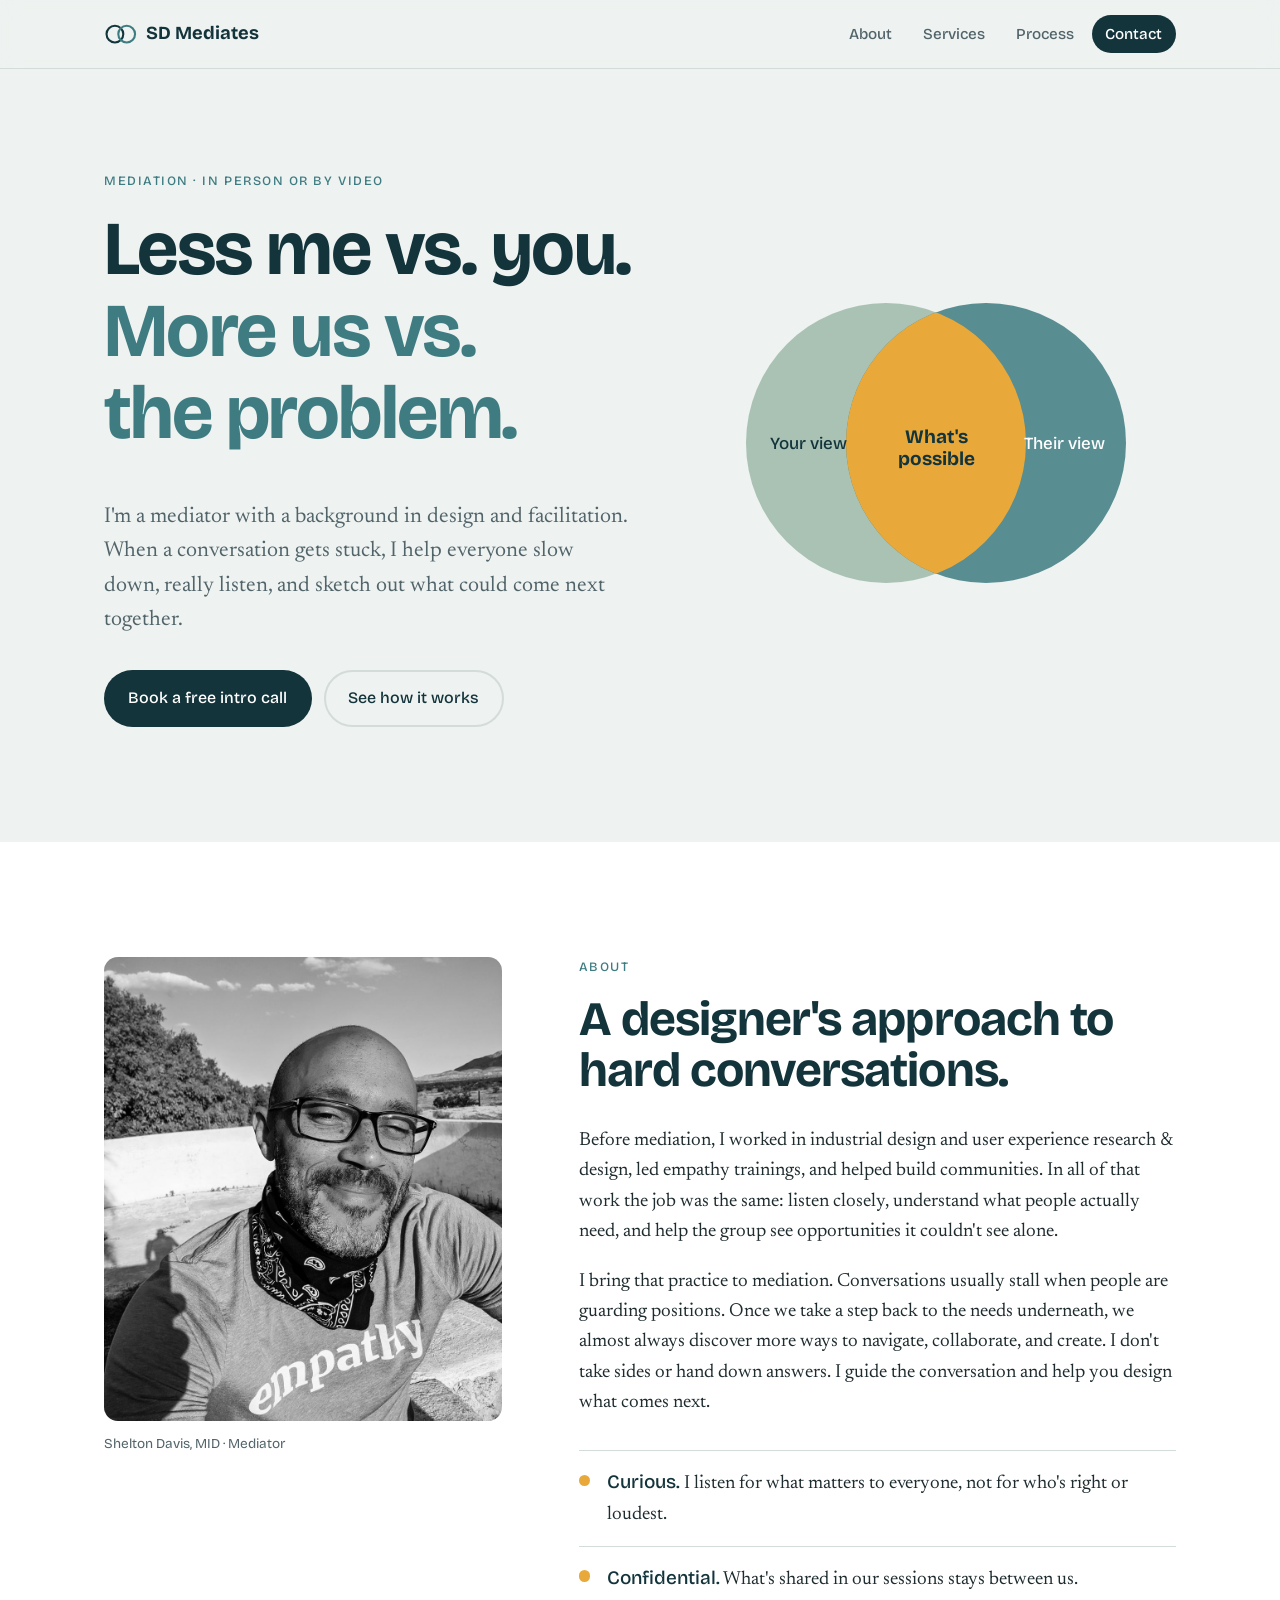
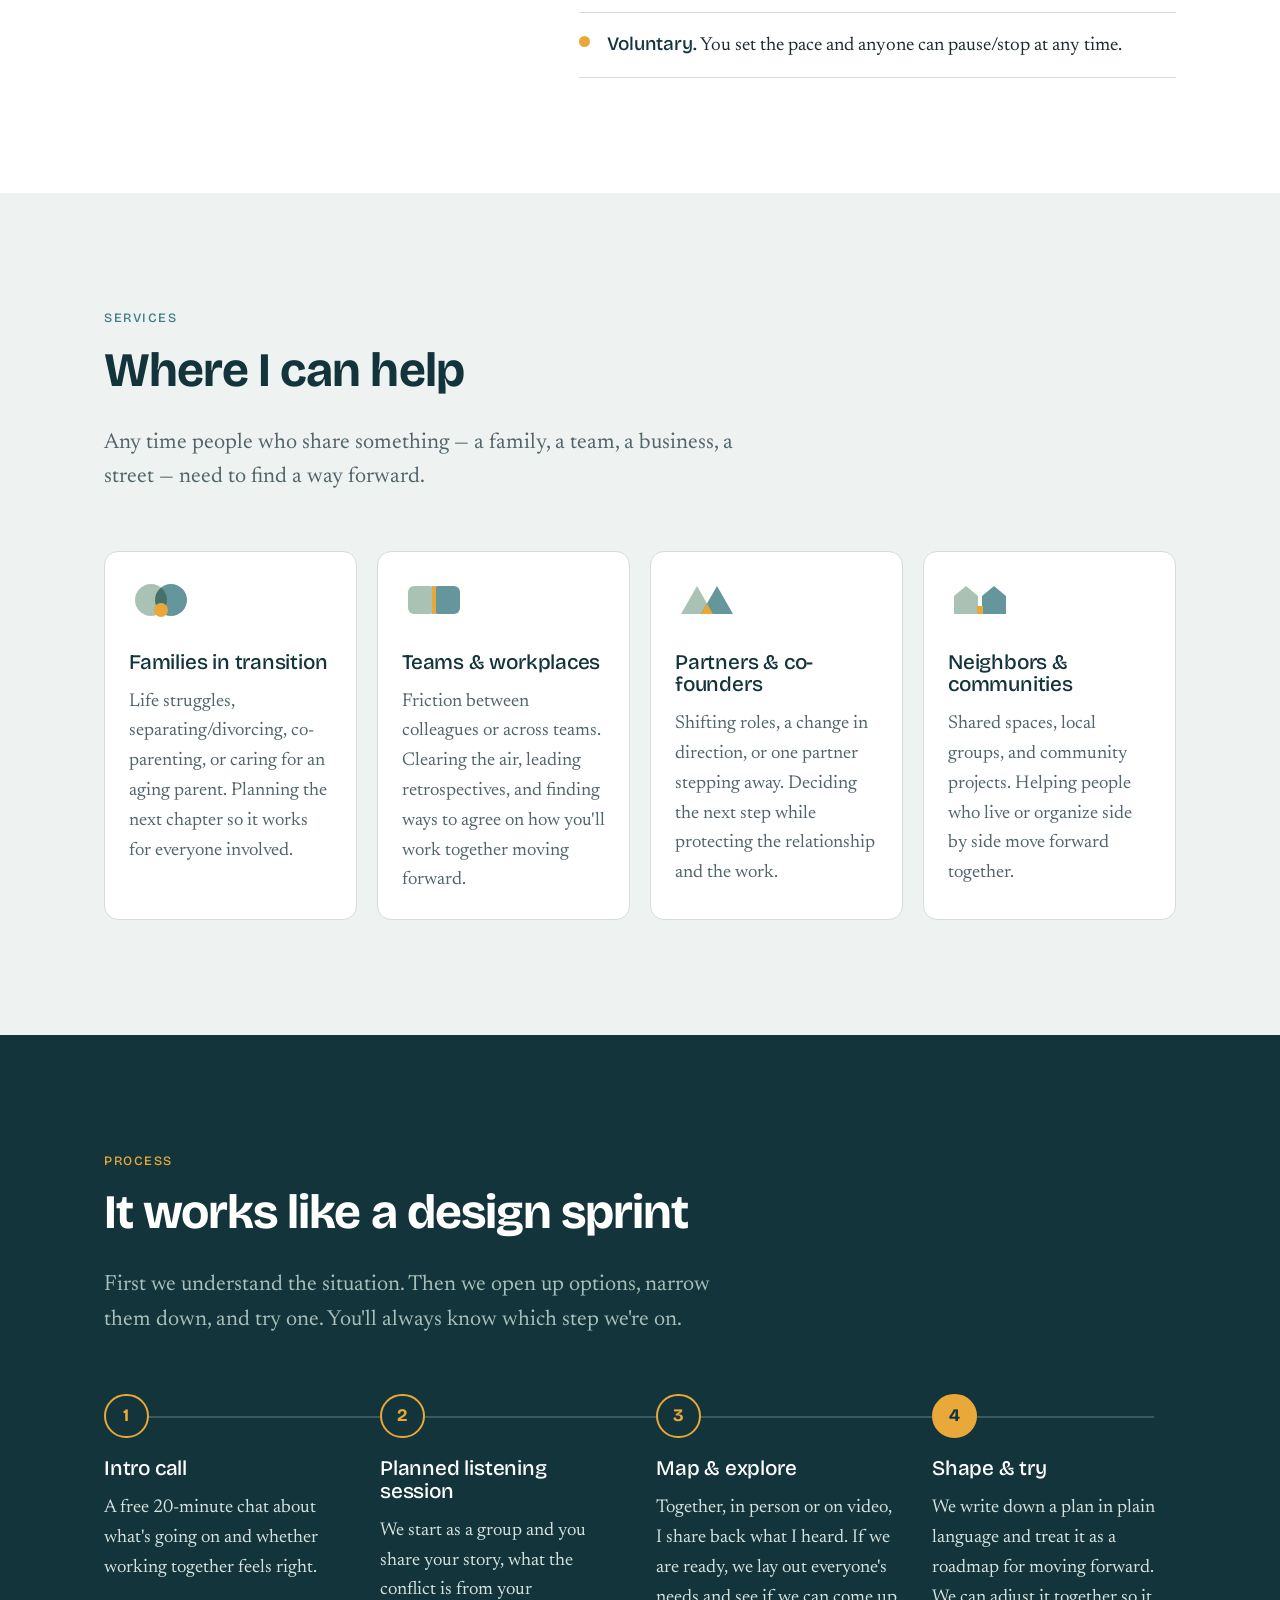
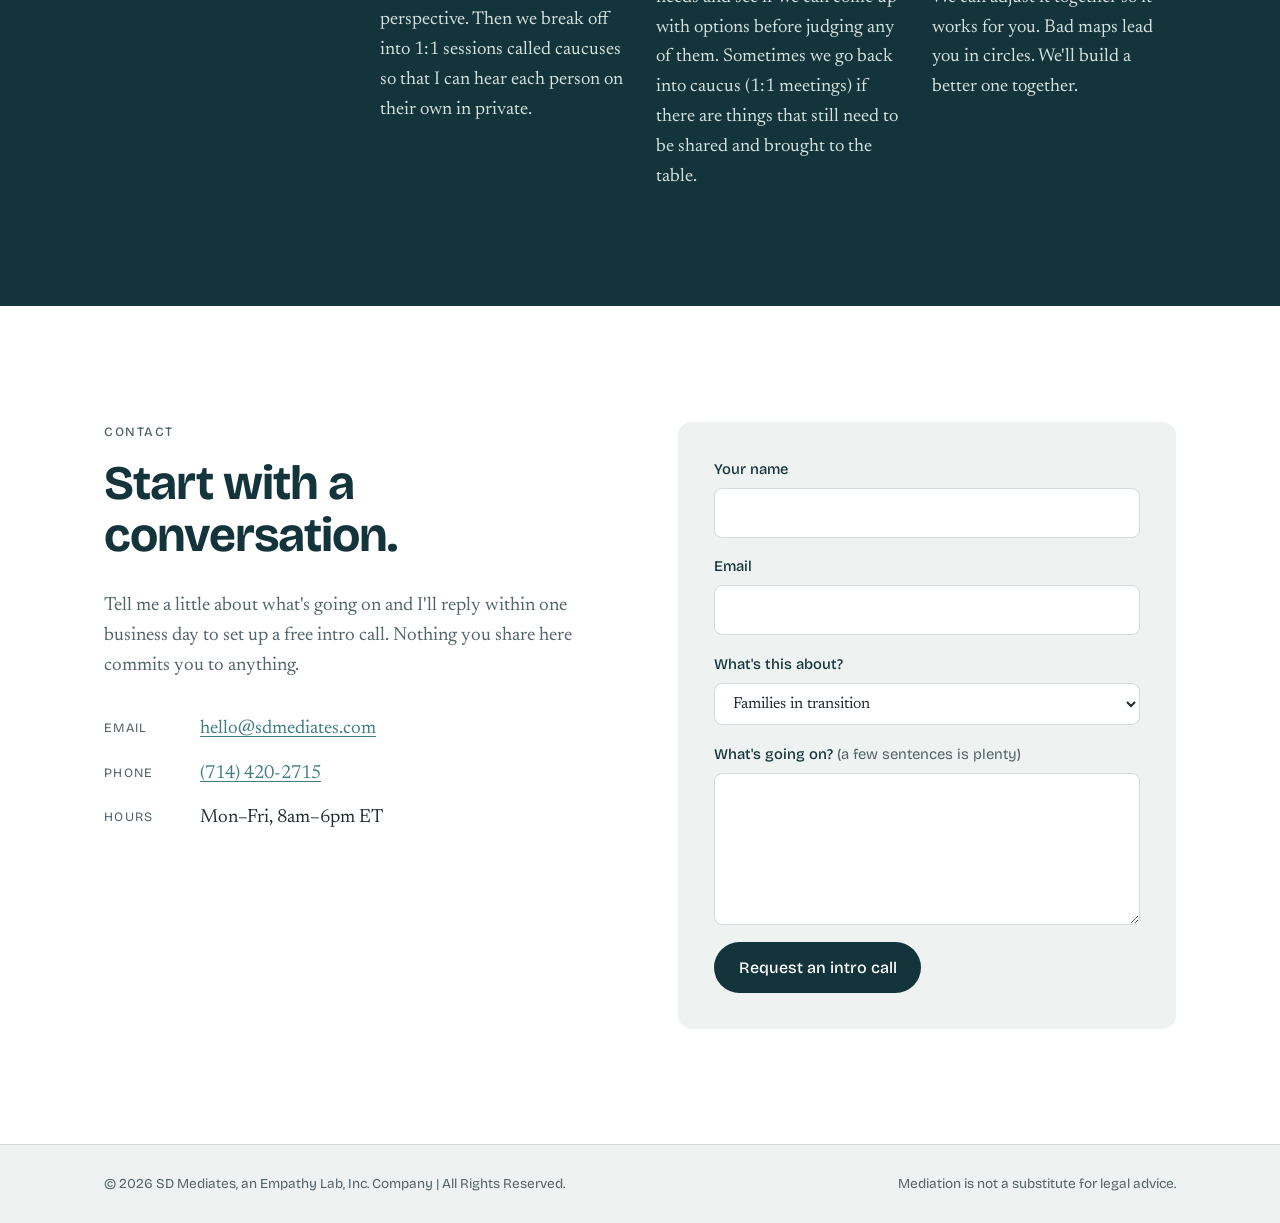
==== site/index.html @ 8e04b02d "Move website files into site/ DigitalOcean should serve site/ only, so README, sessions/ and design/" ====
<!doctype html>
<html lang="en">
<head>
  <meta charset="utf-8">
  <meta name="viewport" content="width=device-width, initial-scale=1">
  <title>SD Mediates — An experience designer's approach to mediation</title>
  <meta name="description" content="Mediation that works like a design sprint: listen first, map what matters, and build a way forward together.">
  <link rel="icon" href="images/brand/logo/sdm-favicon.svg" type="image/svg+xml">
  <link rel="preconnect" href="https://fonts.googleapis.com">
  <link rel="preconnect" href="https://fonts.gstatic.com" crossorigin>
  <link href="https://fonts.googleapis.com/css2?family=Bricolage+Grotesque:opsz,wght@12..96,500;12..96,700&family=Newsreader:ital,opsz,wght@0,6..72,400;0,6..72,500;1,6..72,400&display=swap" rel="stylesheet">
  <link rel="stylesheet" href="css/styles.css">
</head>
<body>
  <a class="skip" href="#main">Skip to content</a>

  <header class="site-header">
    <div class="wrap header-inner">
      <a class="wordmark" href="#top" aria-label="SD Mediates, back to top">
        <svg class="wordmark-mark" viewBox="0 0 40 24" aria-hidden="true">
          <circle cx="13" cy="12" r="10" />
          <circle cx="27" cy="12" r="10" />
        </svg>
        SD Mediates
      </a>
      <nav class="tabs" aria-label="Sections">
        <a href="#about">About</a>
        <a href="#services">Services</a>
        <a href="#process">Process</a>
        <a href="#contact" class="tab-cta">Contact</a>
      </nav>
    </div>
  </header>

  <main id="main">

    <!-- HERO -->
    <section class="hero" id="top">
      <div class="wrap hero-inner">
        <div class="hero-copy">
          <p class="eyebrow">Mediation · In person or by video</p>
          <h1><span>Less me vs.&nbsp;you.</span> <span>More us vs. the&nbsp;problem.</span></h1>
          <p class="lede">I'm a mediator with a background in design and facilitation. When a conversation gets stuck, I help everyone slow down, really listen, and sketch out what could come next together.</p>
          <div class="hero-actions">
            <a class="btn btn-primary" href="#contact">Book a free intro call</a>
            <a class="btn btn-quiet" href="#process">See how it works</a>
          </div>
        </div>

        <figure class="hero-art" aria-hidden="true">
          <svg viewBox="0 0 480 380" class="venn">
            <defs>
              <clipPath id="clip-left"><circle cx="190" cy="190" r="140" /></clipPath>
            </defs>
            <g class="venn-left">
              <circle cx="190" cy="190" r="140" />
            </g>
            <g class="venn-right">
              <circle cx="290" cy="190" r="140" />
            </g>
            <circle class="venn-overlap" cx="290" cy="190" r="140" clip-path="url(#clip-left)" />
            <text class="venn-label" x="112" y="196" text-anchor="middle">Your view</text>
            <text class="venn-label" x="368" y="196" text-anchor="middle">Their view</text>
            <text class="venn-label venn-label-mid" x="240" y="190" text-anchor="middle">What's</text>
            <text class="venn-label venn-label-mid" x="240" y="212" text-anchor="middle">possible</text>
          </svg>
        </figure>
      </div>
    </section>

    <!-- ABOUT -->
    <section class="section about" id="about" aria-labelledby="about-title">
      <div class="wrap about-inner">
        <figure class="portrait">
          <img src="images/shelton-davis.jpg" width="480" height="560" alt="Shelton Davis smiling outdoors in glasses, a bandana and an &quot;empathy&quot; T-shirt" loading="lazy">
          <figcaption>Shelton Davis, MID · Mediator</figcaption>
        </figure>
        <div class="about-copy">
          <p class="eyebrow">About</p>
          <h2 id="about-title">A designer's approach to hard conversations.</h2>
          <p>Before mediation, I worked in industrial design and user experience research & design, led empathy trainings, and helped build communities. In all of that work the job was the same: listen closely, understand what people actually need, and help the group see opportunities it couldn't see alone.</p>
          <p>I bring that practice to mediation. Conversations usually stall when people are guarding positions. Once we take a step back to the needs underneath, we almost always discover more ways to navigate, collaborate, and create. I don't take sides or hand down answers. I guide the conversation and help you design what comes next.</p>

          <ul class="principles">
            <li><strong>Curious.</strong> I listen for what matters to everyone, not for who's right or loudest.</li>
            <li><strong>Confidential.</strong> What's shared in our sessions stays between us.</li>
            <li><strong>Voluntary.</strong> You set the pace and anyone can pause/stop at any time.</li>
          </ul>
        </div>
      </div>
    </section>

    <!-- SERVICES -->
    <section class="section services" id="services" aria-labelledby="services-title">
      <div class="wrap">
        <div class="section-head">
          <p class="eyebrow">Services</p>
          <h2 id="services-title">Where I can help</h2>
          <p class="section-intro">Any time people who share something — a family, a team, a business, a street — need to find a way forward.</p>
        </div>

        <ul class="service-grid">
          <li class="service">
            <svg class="service-glyph" viewBox="0 0 64 40" aria-hidden="true"><circle cx="22" cy="20" r="16"/><circle cx="42" cy="20" r="16"/><circle cx="32" cy="30" r="7" class="g-accent"/></svg>
            <h3>Families in transition</h3>
            <p>Life struggles, separating/divorcing, co-parenting, or caring for an aging parent. Planning the next chapter so it works for everyone involved.</p>
          </li>
          <li class="service">
            <svg class="service-glyph" viewBox="0 0 64 40" aria-hidden="true"><rect x="6" y="6" width="28" height="28" rx="6"/><rect x="30" y="6" width="28" height="28" rx="6"/><rect x="30" y="6" width="4" height="28" class="g-accent"/></svg>
            <h3>Teams &amp; workplaces</h3>
            <p>Friction between colleagues or across teams. Clearing the air, leading retrospectives, and finding ways to agree on how you'll work together moving forward.</p>
          </li>
          <li class="service">
            <svg class="service-glyph" viewBox="0 0 64 40" aria-hidden="true"><path d="M6 34 L22 6 L38 34 Z"/><path d="M26 34 L42 6 L58 34 Z"/><path d="M26 34 L32 23.5 L38 34 Z" class="g-accent"/></svg>
            <h3>Partners &amp; co-founders</h3>
            <p>Shifting roles, a change in direction, or one partner stepping away. Deciding the next step while protecting the relationship and the work.</p>
          </li>
          <li class="service">
            <svg class="service-glyph" viewBox="0 0 64 40" aria-hidden="true"><path d="M6 34 V16 L18 6 L30 16 V34 Z"/><path d="M34 34 V16 L46 6 L58 16 V34 Z"/><rect x="29" y="26" width="6" height="8" class="g-accent"/></svg>
            <h3>Neighbors &amp; communities</h3>
            <p>Shared spaces, local groups, and community projects. Helping people who live or organize side by side move forward together.</p>
          </li>
        </ul>
      </div>
    </section>

    <!-- PROCESS -->
    <section class="section process" id="process" aria-labelledby="process-title">
      <div class="wrap">
        <div class="section-head">
          <p class="eyebrow">Process</p>
          <h2 id="process-title">It works like a design sprint</h2>
          <p class="section-intro">First we understand the situation. Then we open up options, narrow them down, and try one. You'll always know which step we're on.</p>
        </div>

        <ol class="steps">
          <li class="step">
            <h3>Intro call</h3>
            <p>A free 20-minute chat about what's going on and whether working together feels right.</p>
          </li>
          <li class="step">
            <h3>Planned listening session</h3>
            <p>We start as a group and you share your story, what the conflict is from your perspective. Then we break off into 1:1 sessions called caucuses so that I can hear each person on their own in private.</p>
          </li>
          <li class="step">
            <h3>Map &amp; explore</h3>
            <p>Together, in person or on video, I share back what I heard. If we are ready, we lay out everyone's needs and see if we can come up with options before judging any of them. Sometimes we go back into caucus (1:1 meetings) if there are things that still need to be shared and brought to the table.</p>
          </li>
          <li class="step">
            <h3>Shape &amp; try</h3>
            <p>We write down a plan in plain language and treat it as a roadmap for moving forward. We can adjust it together so it works for you. Bad maps lead you in circles. We'll build a better one together.</p>
          </li>
        </ol>
      </div>
    </section>

    <!-- CONTACT -->
    <section class="section contact" id="contact" aria-labelledby="contact-title">
      <div class="wrap contact-inner">
        <div class="contact-copy">
          <p class="eyebrow">Contact</p>
          <h2 id="contact-title">Start with a conversation.</h2>
          <p>Tell me a little about what's going on and I'll reply within one business day to set up a free intro call. Nothing you share here commits you to anything.</p>
          <dl class="contact-details">
            <div><dt>Email</dt><dd><a href="mailto:hello@sdmediates.com">hello@sdmediates.com</a></dd></div>
            <div><dt>Phone</dt><dd><a href="tel:+17144202715">(714) 420-2715</a></dd></div>
            <div><dt>Hours</dt><dd>Mon–Fri, 8am–6pm ET</dd></div>
          </dl>
        </div>

        <!-- Submissions go to Formspree, which emails them on. Replies go to the sender's "email" field. -->
        <form class="contact-form" action="https://formspree.io/f/xoejjevp" method="post">
          <input type="hidden" name="_subject" value="New intro call request — SD Mediates">
          <input type="text" name="_gotcha" class="hp" tabindex="-1" autocomplete="off" aria-hidden="true">
          <label>
            <span>Your name</span>
            <input type="text" name="name" autocomplete="name" required>
          </label>
          <label>
            <span>Email</span>
            <input type="email" name="email" autocomplete="email" required>
          </label>
          <label>
            <span>What's this about?</span>
            <select name="type">
              <option>Families in transition</option>
              <option>Teams &amp; workplaces</option>
              <option>Partners &amp; co-founders</option>
              <option>Neighbors &amp; communities</option>
              <option>Something else</option>
            </select>
          </label>
          <label>
            <span>What's going on? <em>(a few sentences is plenty)</em></span>
            <textarea name="message" rows="5"></textarea>
          </label>
          <button class="btn btn-primary" type="submit">Request an intro call</button>
          <p class="form-status" role="status" aria-live="polite"></p>
        </form>
      </div>
    </section>
  </main>

  <footer class="site-footer">
    <div class="wrap footer-inner">
      <p>© 2026 SD Mediates, an Empathy Lab, Inc. Company | All Rights Reserved.</p>
      <p>Mediation is not a substitute for legal advice.</p>
    </div>
  </footer>

  <script>
    // Highlight the tab for the section currently in view.
    const tabs = document.querySelectorAll('.tabs a');
    const observer = new IntersectionObserver((entries) => {
      entries.forEach((entry) => {
        if (!entry.isIntersecting) return;
        tabs.forEach((tab) => tab.toggleAttribute('aria-current', tab.hash === '#' + entry.target.id));
      });
    }, { rootMargin: '-45% 0px -50% 0px' });
    document.querySelectorAll('main section[id]').forEach((s) => observer.observe(s));

    // Send the contact form without leaving the page. Without JS it posts to Formspree normally.
    const form = document.querySelector('.contact-form');
    const status = form.querySelector('.form-status');
    form.addEventListener('submit', async (event) => {
      event.preventDefault();
      const button = form.querySelector('button');
      button.disabled = true;
      status.textContent = 'Sending…';
      try {
        const response = await fetch(form.action, {
          method: 'POST',
          body: new FormData(form),
          headers: { Accept: 'application/json' },
        });
        if (!response.ok) throw new Error();
        form.reset();
        status.textContent = "Thanks — your note is on its way. I'll reply within one business day.";
      } catch {
        status.textContent = "That didn't send. Check your connection and try again, or email hello@sdmediates.com.";
      } finally {
        button.disabled = false;
      }
    });
  </script>
</body>
</html>
---- site/css/styles.css ----
/* ---------- Tokens ---------- */
:root {
  --ink: #13343b;       /* deep teal: headings, dark band */
  --tide: #3e7c82;      /* mid teal: "their side", links */
  --sage: #a9c2b4;      /* soft green: "your side" */
  --marigold: #e9a93a;  /* common ground: the one warm accent */
  --mist: #eef2f0;      /* cool page ground */
  --paper: #ffffff;
  --text: #1e2b2f;
  --muted: #51646a;
  --line: #d3dcd8;

  --font-display: "Bricolage Grotesque", "Avenir Next", "Segoe UI", system-ui, sans-serif;
  --font-body: "Newsreader", Georgia, "Times New Roman", serif;

  --wrap: 72rem;
  --gutter: clamp(1rem, 4vw, 2.5rem);
  --section-y: clamp(4rem, 9vw, 7.5rem);
  --header-h: 4.25rem;
  --radius: 14px;
}

/* ---------- Base ---------- */
*, *::before, *::after { box-sizing: border-box; }

html {
  scroll-behavior: smooth;
  scroll-padding-top: var(--header-h);
}
@media (prefers-reduced-motion: reduce) {
  html { scroll-behavior: auto; }
}

body {
  margin: 0;
  background: var(--mist);
  color: var(--text);
  font-family: var(--font-body);
  font-size: clamp(1.0625rem, 0.4vw + 1rem, 1.1875rem);
  line-height: 1.6;
  -webkit-font-smoothing: antialiased;
}

img { max-width: 100%; height: auto; display: block; }

h1, h2, h3 {
  font-family: var(--font-display);
  color: var(--ink);
  line-height: 1.08;
  letter-spacing: -0.02em;
  margin: 0 0 0.6em;
}
h1 { font-size: clamp(2.6rem, 6vw, 4.75rem); font-weight: 700; }
h2 { font-size: clamp(2rem, 4vw, 3rem); font-weight: 700; }
h3 { font-size: 1.3rem; font-weight: 500; letter-spacing: -0.01em; }

p { margin: 0 0 1em; }

a { color: var(--tide); text-underline-offset: 0.18em; }

:focus-visible {
  outline: 3px solid var(--marigold);
  outline-offset: 3px;
  border-radius: 4px;
}

.wrap {
  max-width: var(--wrap);
  margin-inline: auto;
  padding-inline: var(--gutter);
}

.eyebrow {
  font-family: var(--font-display);
  font-size: 0.8rem;
  font-weight: 500;
  letter-spacing: 0.12em;
  text-transform: uppercase;
  color: var(--tide);
  margin-bottom: 1rem;
}

.skip {
  position: absolute;
  left: 1rem;
  top: -3rem;
  z-index: 100;
  background: var(--ink);
  color: var(--paper);
  padding: 0.5rem 1rem;
  border-radius: 6px;
}
.skip:focus { top: 1rem; }

/* ---------- Buttons ---------- */
.btn {
  display: inline-block;
  font-family: var(--font-display);
  font-size: 1rem;
  font-weight: 500;
  text-decoration: none;
  padding: 0.85em 1.4em;
  border-radius: 999px;
  border: 2px solid transparent;
  cursor: pointer;
  transition: background-color 0.2s, color 0.2s, border-color 0.2s;
}
.btn-primary { background: var(--ink); color: var(--paper); }
.btn-primary:hover { background: var(--tide); }
.btn-quiet { color: var(--ink); border-color: var(--line); }
.btn-quiet:hover { border-color: var(--ink); }

/* ---------- Header / tabs ---------- */
.site-header {
  position: sticky;
  top: 0;
  z-index: 50;
  background: color-mix(in srgb, var(--mist) 88%, transparent);
  backdrop-filter: blur(10px);
  -webkit-backdrop-filter: blur(10px);
  border-bottom: 1px solid var(--line);
}

.header-inner {
  display: flex;
  align-items: center;
  justify-content: space-between;
  gap: 1rem;
  min-height: var(--header-h);
}

.wordmark {
  display: inline-flex;
  align-items: center;
  gap: 0.55rem;
  font-family: var(--font-display);
  font-weight: 700;
  font-size: 1.15rem;
  color: var(--ink);
  text-decoration: none;
  white-space: nowrap;
}
.wordmark-mark { width: 2.1rem; height: auto; }
.wordmark-mark circle { fill: none; stroke: var(--ink); stroke-width: 2.5; }
.wordmark-mark circle + circle { stroke: var(--tide); }

.tabs {
  display: flex;
  gap: 0.25rem;
}
.tabs a {
  font-family: var(--font-display);
  font-size: 0.95rem;
  font-weight: 500;
  color: var(--muted);
  text-decoration: none;
  padding: 0.45rem 0.85rem;
  border-radius: 999px;
  white-space: nowrap;
  transition: color 0.2s, background-color 0.2s;
}
.tabs a:hover { color: var(--ink); background: var(--paper); }
.tabs a[aria-current] { color: var(--ink); background: var(--paper); box-shadow: inset 0 0 0 1px var(--line); }
.tabs .tab-cta,
.tabs .tab-cta[aria-current] { background: var(--ink); color: var(--paper); box-shadow: none; }
.tabs .tab-cta:hover { background: var(--tide); }

/* Narrow screens: wordmark on its own row, tabs become a swipeable strip */
@media (max-width: 40rem) {
  :root { --header-h: 6.5rem; }
  .header-inner {
    flex-direction: column;
    align-items: stretch;
    gap: 0.35rem;
    padding-block: 0.6rem;
  }
  .tabs {
    overflow-x: auto;
    scrollbar-width: none;
    margin-inline: calc(var(--gutter) * -1);
    padding-inline: var(--gutter);
  }
  .tabs::-webkit-scrollbar { display: none; }
  .tabs a { flex: 0 0 auto; }
}

/* ---------- Hero ---------- */
.hero {
  padding-block: clamp(3rem, 8vw, 6.5rem) var(--section-y);
  overflow: hidden;
}
.hero-inner {
  display: grid;
  grid-template-columns: 1.1fr 1fr;
  align-items: center;
  gap: clamp(2rem, 5vw, 4rem);
}
.hero .lede {
  font-size: clamp(1.15rem, 0.6vw + 1rem, 1.35rem);
  color: var(--muted);
  max-width: 34rem;
  margin-bottom: 2rem;
}
.hero-actions { display: flex; flex-wrap: wrap; gap: 0.75rem; }

.hero-art { margin: 0; }
.venn { width: 100%; height: auto; overflow: visible; }
.venn-left circle  { fill: var(--sage); }
.venn-right circle { fill: var(--tide); opacity: 0.85; }
.venn-overlap      { fill: var(--marigold); }
.venn-label {
  font-family: var(--font-display);
  font-size: 17px;
  font-weight: 500;
  fill: var(--ink);
}
.venn-right ~ .venn-label:nth-of-type(2) { fill: var(--paper); }
.venn-label-mid { font-size: 19px; font-weight: 700; }

/* Signature moment: the two sides drift together, then common ground appears */
@media (prefers-reduced-motion: no-preference) {
  .venn-left    { animation: from-left 1.4s cubic-bezier(.2,.7,.2,1) both; }
  .venn-right   { animation: from-right 1.4s cubic-bezier(.2,.7,.2,1) both; }
  .venn-overlap,
  .venn-label-mid { animation: appear 0.8s ease-out 1.1s both; }
}
@keyframes from-left  { from { transform: translateX(-70px); } }
@keyframes from-right { from { transform: translateX(70px); } }
@keyframes appear     { from { opacity: 0; } }

@media (max-width: 52rem) {
  .hero-inner { grid-template-columns: 1fr; }
  .hero-art { max-width: 26rem; margin-inline: auto; order: -1; }
}

/* ---------- Sections ---------- */
.section { padding-block: var(--section-y); }
.section-head { max-width: 40rem; margin-bottom: clamp(2.5rem, 5vw, 3.5rem); }
.section-intro { color: var(--muted); font-size: 1.15em; }

/* ---------- About ---------- */
.about { background: var(--paper); }
.about-inner {
  display: grid;
  grid-template-columns: minmax(0, 0.8fr) minmax(0, 1.2fr);
  gap: clamp(2rem, 6vw, 5rem);
  align-items: start;
}
.portrait { margin: 0; }
.portrait img { border-radius: var(--radius); width: 100%; }
.portrait figcaption {
  font-family: var(--font-display);
  font-size: 0.85rem;
  color: var(--muted);
  margin-top: 0.75rem;
}
.about-copy { max-width: 38rem; }

.principles {
  list-style: none;
  padding: 0;
  margin: 2rem 0 0;
  border-top: 1px solid var(--line);
}
.principles li {
  padding: 1rem 0 1rem 1.75rem;
  border-bottom: 1px solid var(--line);
  position: relative;
}
.principles li::before {
  content: "";
  position: absolute;
  left: 0;
  top: 1.45rem;
  width: 0.7rem;
  height: 0.7rem;
  border-radius: 50%;
  background: var(--marigold);
}
.principles strong { font-family: var(--font-display); font-weight: 500; color: var(--ink); }

@media (max-width: 48rem) {
  .about-inner { grid-template-columns: 1fr; }
  .portrait { max-width: 22rem; }
}

/* ---------- Services ---------- */
.service-grid {
  list-style: none;
  padding: 0;
  margin: 0;
  display: grid;
  grid-template-columns: repeat(auto-fit, minmax(min(100%, 15rem), 1fr));
  gap: 1.25rem;
}
.service {
  background: var(--paper);
  border-radius: var(--radius);
  padding: 1.75rem 1.5rem 1.5rem;
  border: 1px solid var(--line);
  transition: transform 0.25s, box-shadow 0.25s;
}
.service:hover { transform: translateY(-3px); box-shadow: 0 12px 28px -18px rgba(19, 52, 59, 0.45); }
.service p { color: var(--muted); margin: 0; font-size: 0.98em; }
.service-glyph { width: 4rem; height: auto; margin-bottom: 1.25rem; }
.service-glyph > * { fill: var(--sage); mix-blend-mode: multiply; }
.service-glyph > *:nth-child(2) { fill: var(--tide); opacity: 0.8; }
.service-glyph .g-accent { fill: var(--marigold); opacity: 1; mix-blend-mode: normal; }

/* ---------- Process ---------- */
.process { background: var(--ink); color: #d6e2de; }
.process h2, .process h3 { color: var(--paper); }
.process .eyebrow { color: var(--marigold); }
.process .section-intro { color: #a9bfba; }

.steps {
  list-style: none;
  padding: 0;
  margin: 0;
  counter-reset: step;
  display: grid;
  grid-template-columns: repeat(4, 1fr);
  gap: 2rem;
  position: relative;
}
/* line connecting the steps */
.steps::before {
  content: "";
  position: absolute;
  top: 1.4rem;
  left: 1.4rem;
  right: 1.4rem;
  height: 2px;
  background: rgba(255, 255, 255, 0.18);
}
.step { counter-increment: step; position: relative; }
.step::before {
  content: counter(step);
  display: grid;
  place-items: center;
  width: 2.8rem;
  height: 2.8rem;
  margin-bottom: 1.25rem;
  border-radius: 50%;
  background: var(--ink);
  border: 2px solid var(--marigold);
  color: var(--marigold);
  font-family: var(--font-display);
  font-weight: 700;
  font-size: 1.1rem;
  position: relative;
}
.step:last-child::before { background: var(--marigold); color: var(--ink); }
.step p { margin: 0; font-size: 0.98em; }

@media (max-width: 52rem) {
  .steps { grid-template-columns: 1fr; gap: 0; }
  .steps::before { top: 1.4rem; bottom: 1.4rem; left: 1.4rem; right: auto; width: 2px; height: auto; }
  .step {
    display: grid;
    grid-template-columns: 2.8rem 1fr;
    column-gap: 1.25rem;
    padding-bottom: 2rem;
  }
  .step:last-child { padding-bottom: 0; }
  .step::before { grid-row: span 2; margin-bottom: 0; }
  .step h3 { margin: 0.55rem 0 0.4rem; }
}

/* ---------- Contact ---------- */
.contact { background: var(--paper); }
.contact-inner {
  display: grid;
  grid-template-columns: 1fr 1fr;
  gap: clamp(2rem, 6vw, 5rem);
  align-items: start;
}
.contact-copy > p { color: var(--muted); max-width: 30rem; }

.contact-details { margin: 2rem 0 0; display: grid; gap: 0.9rem; }
.contact-details div { display: grid; grid-template-columns: 5rem 1fr; gap: 1rem; }
.contact-details dt {
  font-family: var(--font-display);
  font-size: 0.8rem;
  letter-spacing: 0.1em;
  text-transform: uppercase;
  color: var(--muted);
  padding-top: 0.25rem;
}
.contact-details dd { margin: 0; }

.contact-form {
  display: grid;
  gap: 1.1rem;
  background: var(--mist);
  padding: clamp(1.5rem, 4vw, 2.25rem);
  border-radius: var(--radius);
}
.contact-form label { display: grid; gap: 0.4rem; }
.contact-form label > span {
  font-family: var(--font-display);
  font-size: 0.92rem;
  font-weight: 500;
  color: var(--ink);
}
.contact-form em { font-style: normal; font-weight: 400; color: var(--muted); }
.contact-form input,
.contact-form select,
.contact-form textarea {
  font: inherit;
  font-size: 1rem;
  color: var(--text);
  background: var(--paper);
  border: 1px solid var(--line);
  border-radius: 8px;
  padding: 0.7rem 0.85rem;
  width: 100%;
}
.contact-form input:focus,
.contact-form select:focus,
.contact-form textarea:focus { border-color: var(--tide); outline: 2px solid var(--tide); outline-offset: 0; }
.contact-form textarea { resize: vertical; }
.contact-form .btn { justify-self: start; }

@media (max-width: 48rem) {
  .contact-inner { grid-template-columns: 1fr; }
}

/* ---------- Footer ---------- */
.site-footer {
  background: var(--mist);
  border-top: 1px solid var(--line);
  font-family: var(--font-display);
  font-size: 0.85rem;
  color: var(--muted);
}
.footer-inner {
  display: flex;
  flex-wrap: wrap;
  justify-content: space-between;
  gap: 0.5rem 2rem;
  padding-block: 1.75rem;
}
.footer-inner p { margin: 0; }

/* Headline reads as two deliberate lines */
.hero h1 span { display: block; }
.hero h1 span + span { color: var(--tide); }

/* Contact form: spam trap and send status */
.contact-form .hp { position: absolute; left: -9999px; width: 1px; height: 1px; opacity: 0; }
.form-status { margin: 0; font-family: var(--font-display); font-size: 0.95rem; color: var(--ink); }
.form-status:empty { display: none; }
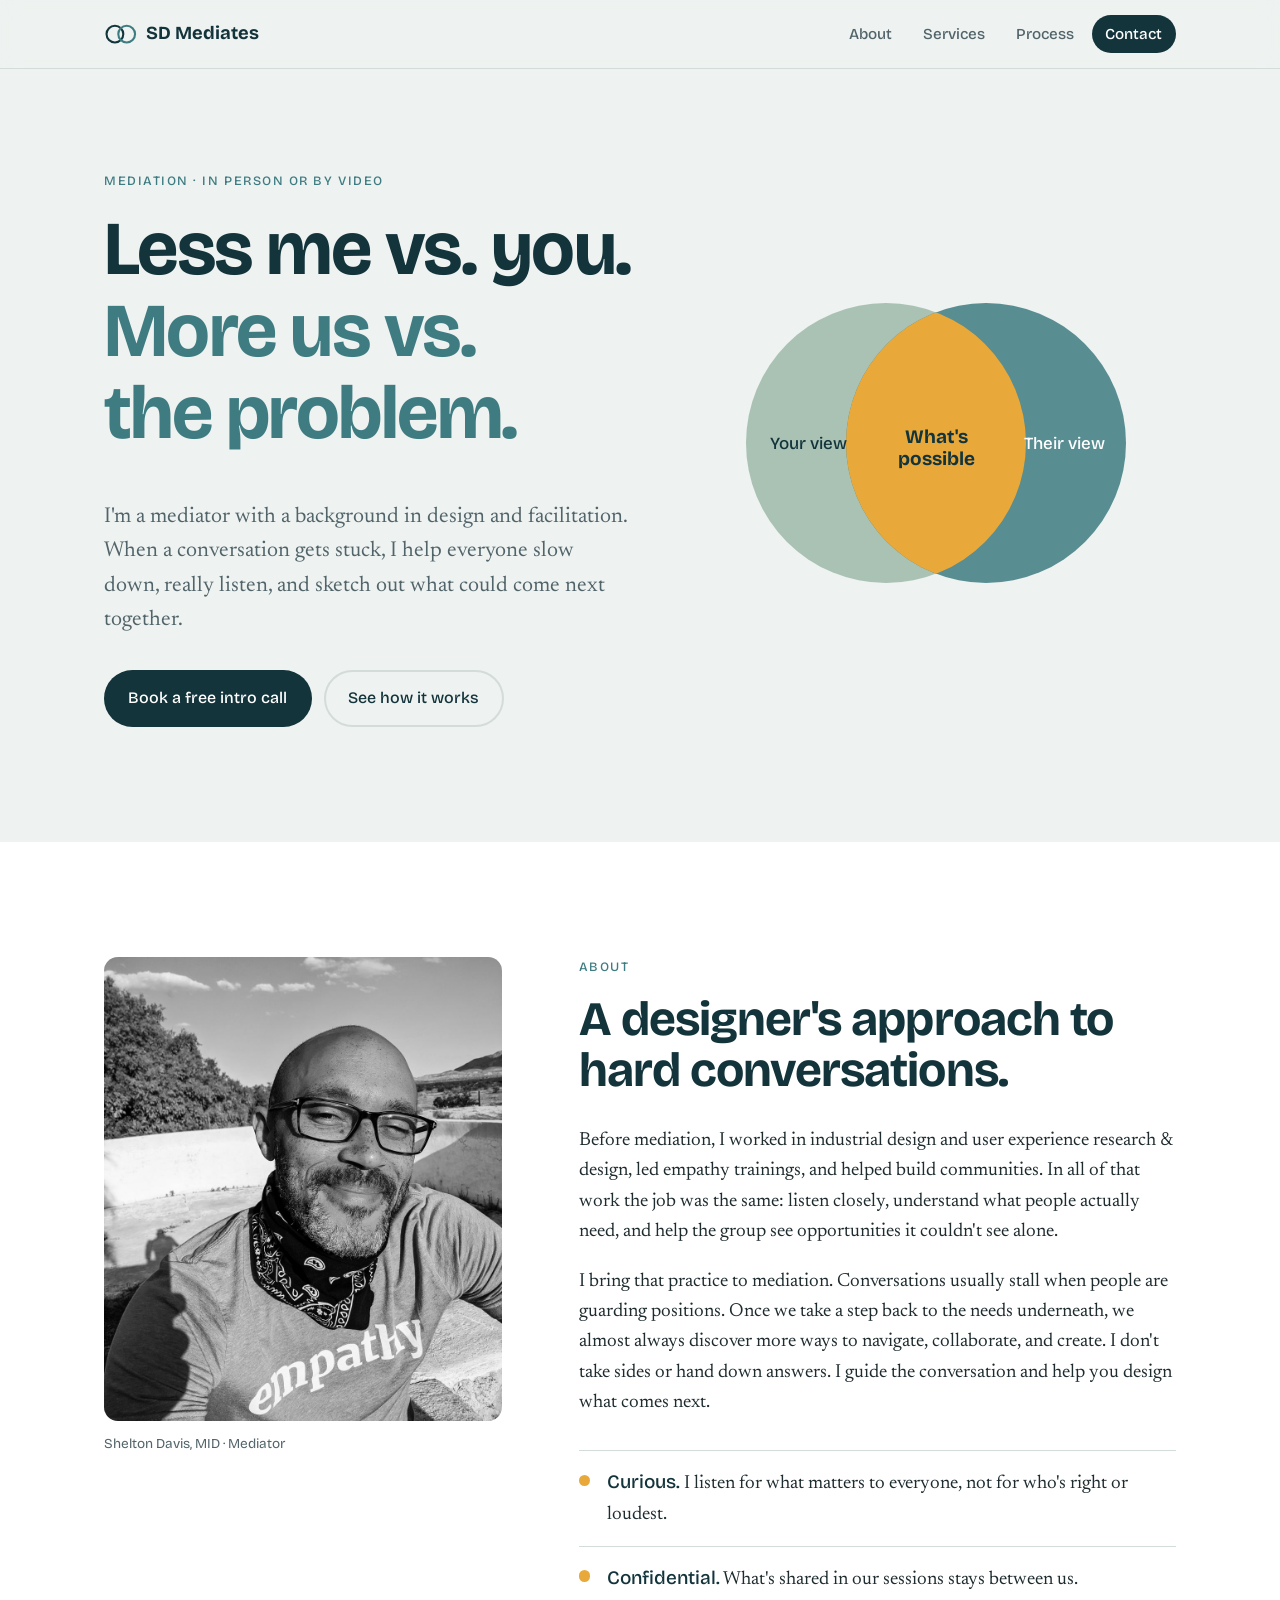
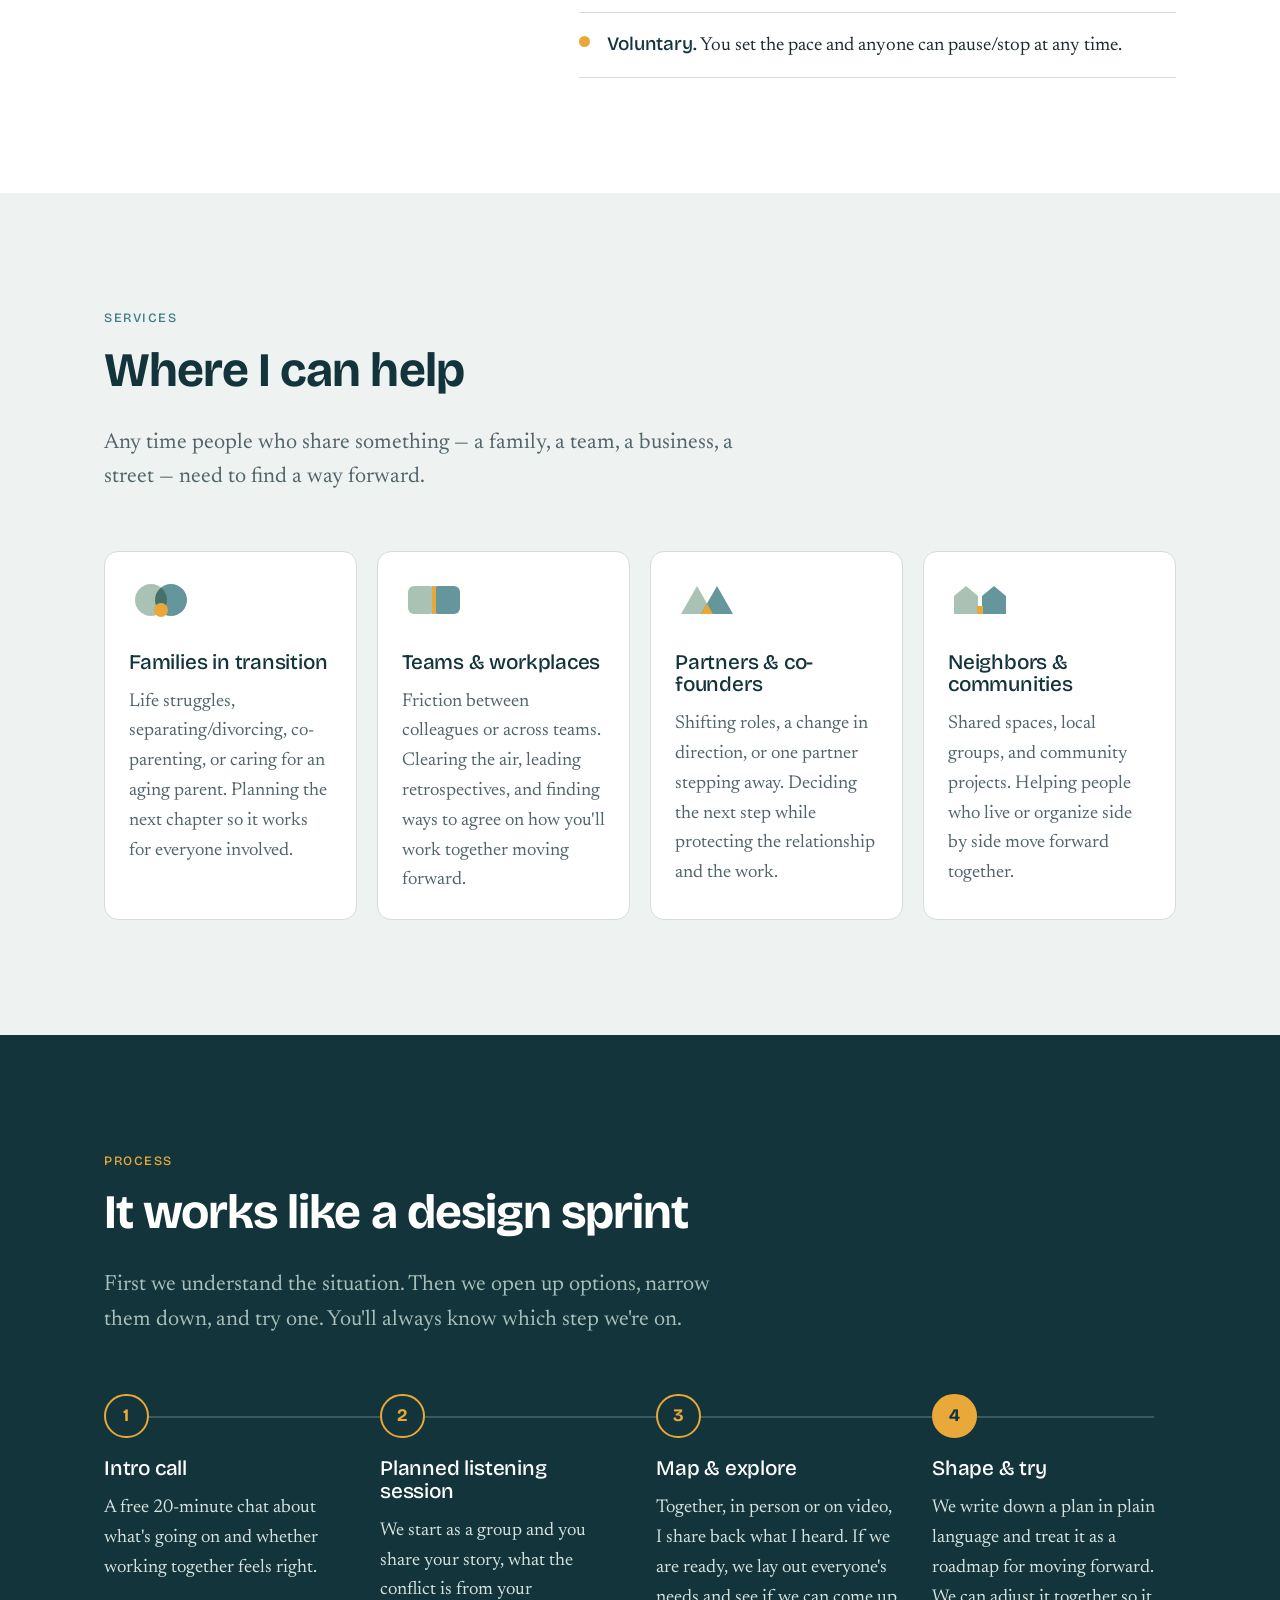
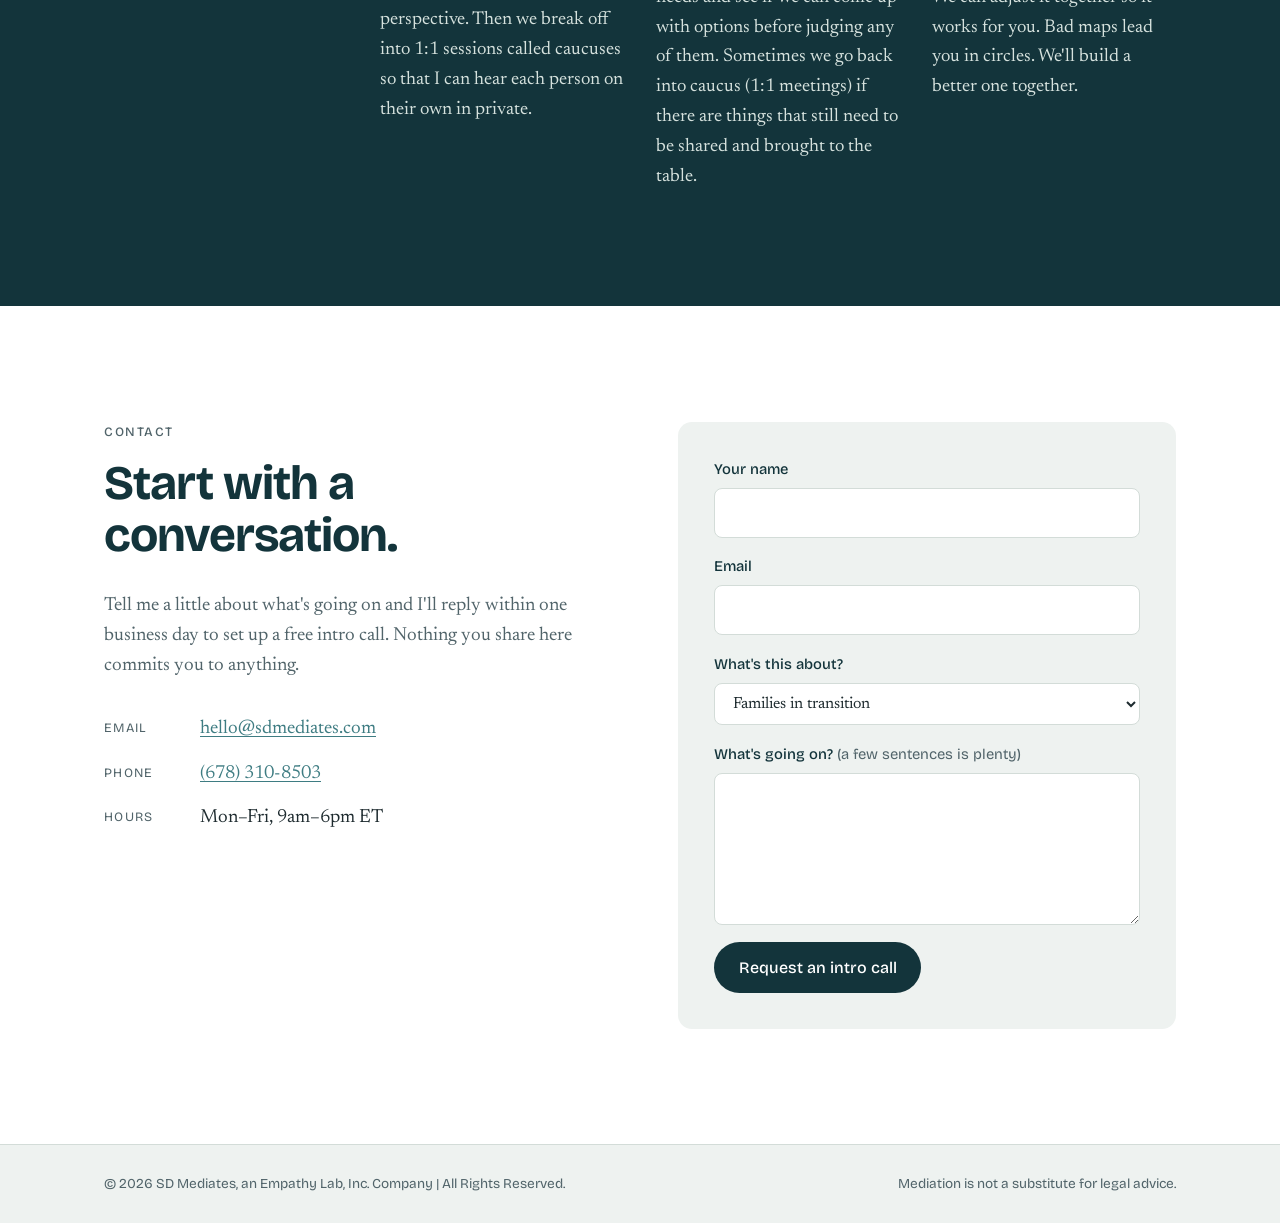
==== commit 47e342a4: "Update phone number and hours Co-Authored-By: Claude Opus 5.5 <noreply@anthropic.com>" ====
--- a/site/index.html
+++ b/site/index.html
@@ -163,8 +163,8 @@
           <p>Tell me a little about what's going on and I'll reply within one business day to set up a free intro call. Nothing you share here commits you to anything.</p>
           <dl class="contact-details">
             <div><dt>Email</dt><dd><a href="mailto:hello@sdmediates.com">hello@sdmediates.com</a></dd></div>
-            <div><dt>Phone</dt><dd><a href="tel:+17144202715">(714) 420-2715</a></dd></div>
-            <div><dt>Hours</dt><dd>Mon–Fri, 8am–6pm ET</dd></div>
+            <div><dt>Phone</dt><dd><a href="tel:+16783108503">(678) 310-8503</a></dd></div>
+            <div><dt>Hours</dt><dd>Mon–Fri, 9am–6pm ET</dd></div>
           </dl>
         </div>
 
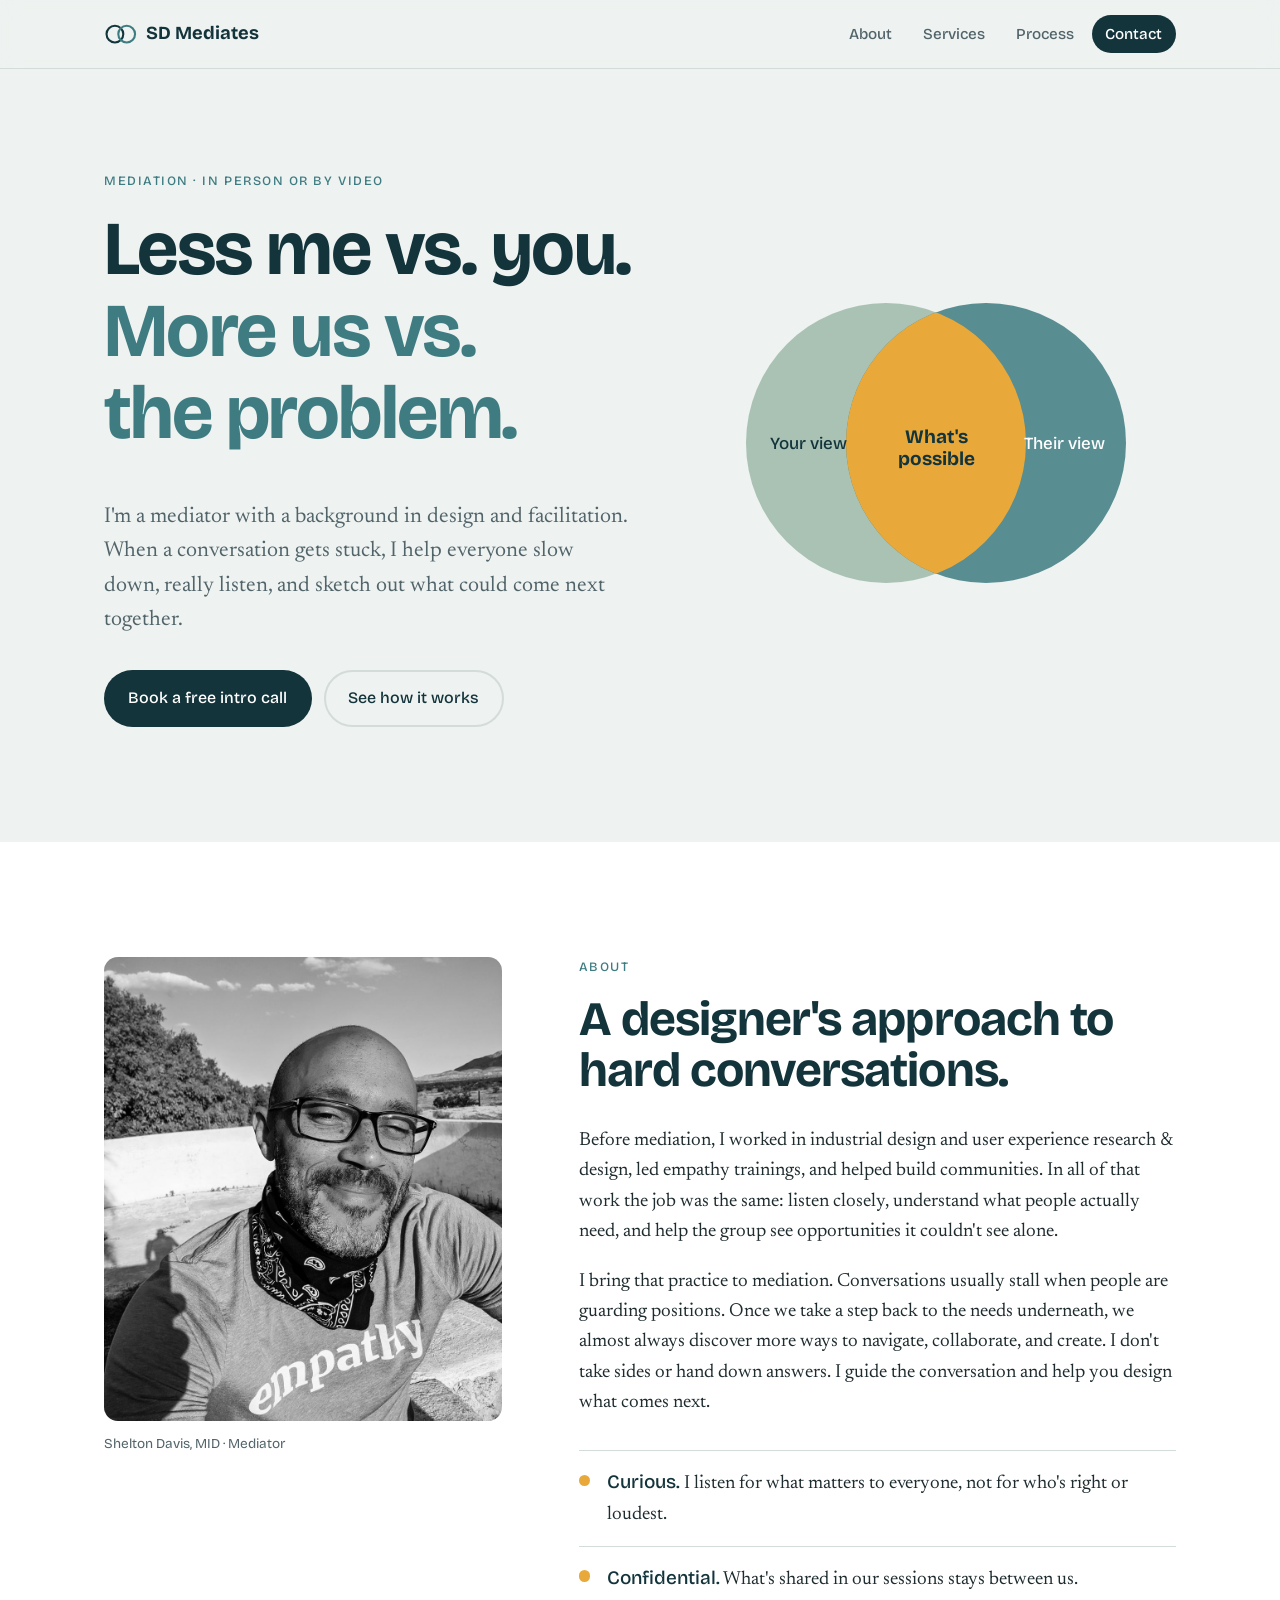
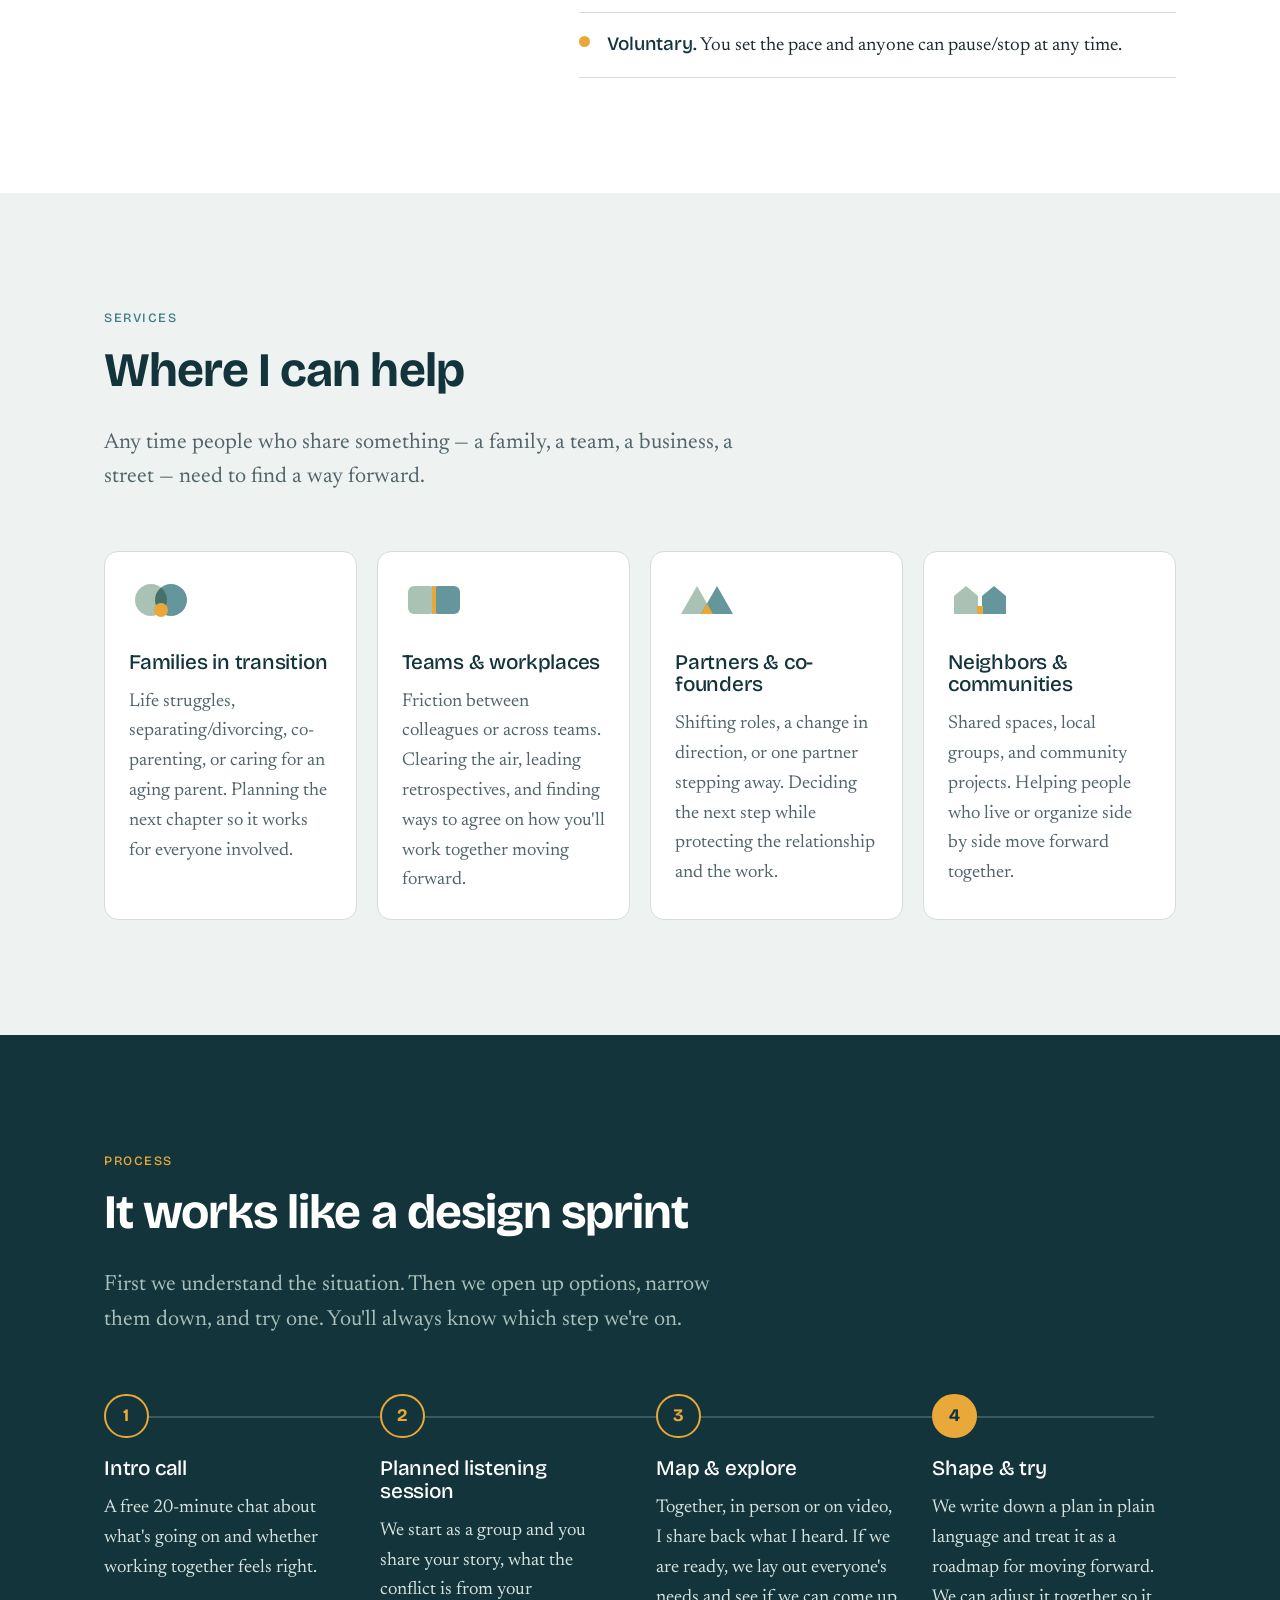
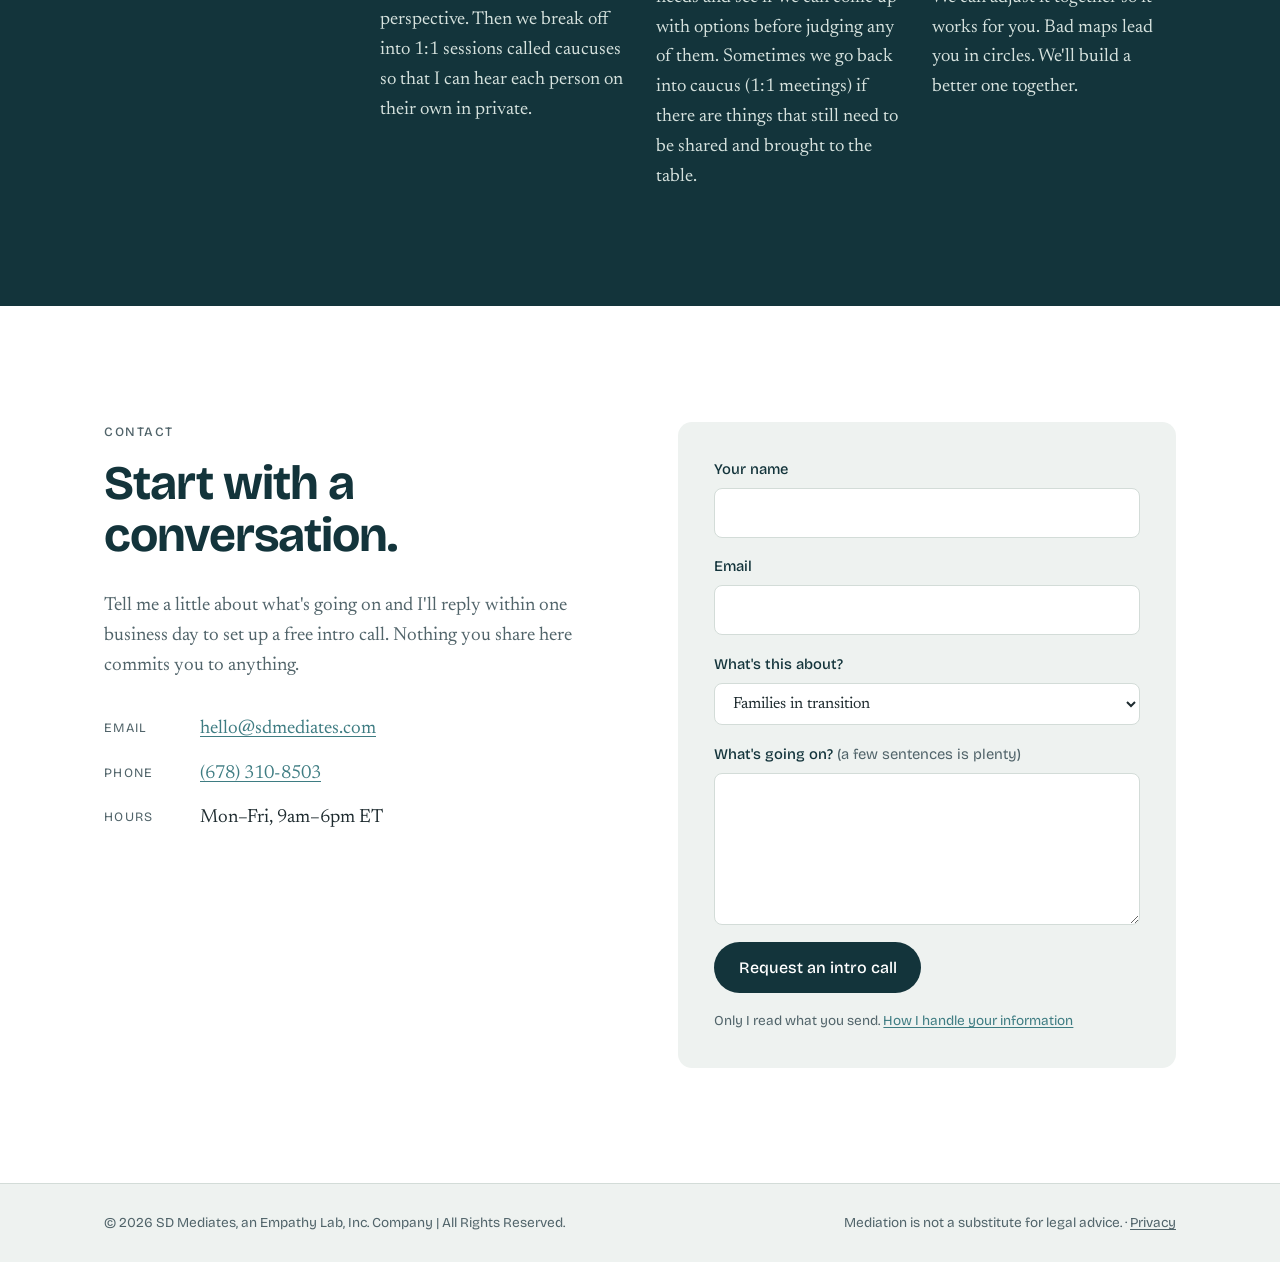
==== commit c249c201: "Add privacy page, 404 page, link previews, canonical URL, robots and sitemap - privacy.html, linked " ====
--- a/site/index.html
+++ b/site/index.html
@@ -5,7 +5,22 @@
   <meta name="viewport" content="width=device-width, initial-scale=1">
   <title>SD Mediates — An experience designer's approach to mediation</title>
   <meta name="description" content="Mediation that works like a design sprint: listen first, map what matters, and build a way forward together.">
+  <!-- sdmediates.com is the main address; www serves the same site -->
+  <link rel="canonical" href="https://sdmediates.com/">
   <link rel="icon" href="images/brand/logo/sdm-favicon.svg" type="image/svg+xml">
+  <link rel="apple-touch-icon" href="images/brand/logo/apple-touch-icon.png">
+
+  <!-- Link previews (iMessage, LinkedIn, Slack, etc.). Image URLs must be absolute. -->
+  <meta property="og:type" content="website">
+  <meta property="og:site_name" content="SD Mediates">
+  <meta property="og:url" content="https://sdmediates.com/">
+  <meta property="og:title" content="SD Mediates — Less me vs. you. More us vs. the problem.">
+  <meta property="og:description" content="Mediation that works like a design sprint: listen first, map what matters, and build a way forward together.">
+  <meta property="og:image" content="https://sdmediates.com/images/brand/og-image.png">
+  <meta property="og:image:width" content="1200">
+  <meta property="og:image:height" content="630">
+  <meta property="og:image:alt" content="SD Mediates: two overlapping circles labeled Your view and Their view, with What's possible where they meet.">
+  <meta name="twitter:card" content="summary_large_image">
   <link rel="preconnect" href="https://fonts.googleapis.com">
   <link rel="preconnect" href="https://fonts.gstatic.com" crossorigin>
   <link href="https://fonts.googleapis.com/css2?family=Bricolage+Grotesque:opsz,wght@12..96,500;12..96,700&family=Newsreader:ital,opsz,wght@0,6..72,400;0,6..72,500;1,6..72,400&display=swap" rel="stylesheet">
@@ -195,6 +210,7 @@
             <textarea name="message" rows="5"></textarea>
           </label>
           <button class="btn btn-primary" type="submit">Request an intro call</button>
+          <p class="form-note">Only I read what you send. <a href="privacy.html">How I handle your information</a></p>
           <p class="form-status" role="status" aria-live="polite"></p>
         </form>
       </div>
@@ -204,7 +220,7 @@
   <footer class="site-footer">
     <div class="wrap footer-inner">
       <p>© 2026 SD Mediates, an Empathy Lab, Inc. Company | All Rights Reserved.</p>
-      <p>Mediation is not a substitute for legal advice.</p>
+      <p>Mediation is not a substitute for legal advice. · <a href="privacy.html">Privacy</a></p>
     </div>
   </footer>
 
--- a/site/css/styles.css
+++ b/site/css/styles.css
@@ -451,3 +451,16 @@
 .contact-form .hp { position: absolute; left: -9999px; width: 1px; height: 1px; opacity: 0; }
 .form-status { margin: 0; font-family: var(--font-display); font-size: 0.95rem; color: var(--ink); }
 .form-status:empty { display: none; }
+.form-note { margin: 0; font-family: var(--font-display); font-size: 0.85rem; color: var(--muted); }
+.site-footer a { color: inherit; }
+
+/* ---------- Simple pages (privacy, 404) ---------- */
+.page { padding-block: clamp(3rem, 7vw, 5.5rem); }
+.page-body { max-width: 42rem; }
+.page-body h1 { font-size: clamp(2.2rem, 5vw, 3.25rem); }
+.page-body h2 { font-size: 1.4rem; margin-top: 2.25rem; }
+.page-body ul { padding-left: 1.2em; margin: 0 0 1em; }
+.page-body li { margin-bottom: 0.4em; }
+.page-meta { font-family: var(--font-display); font-size: 0.9rem; color: var(--muted); }
+.page-404 { min-height: calc(100vh - var(--header-h) - 6rem); display: grid; align-items: center; }
+.page-404 .venn { max-width: 16rem; margin-bottom: 2rem; }
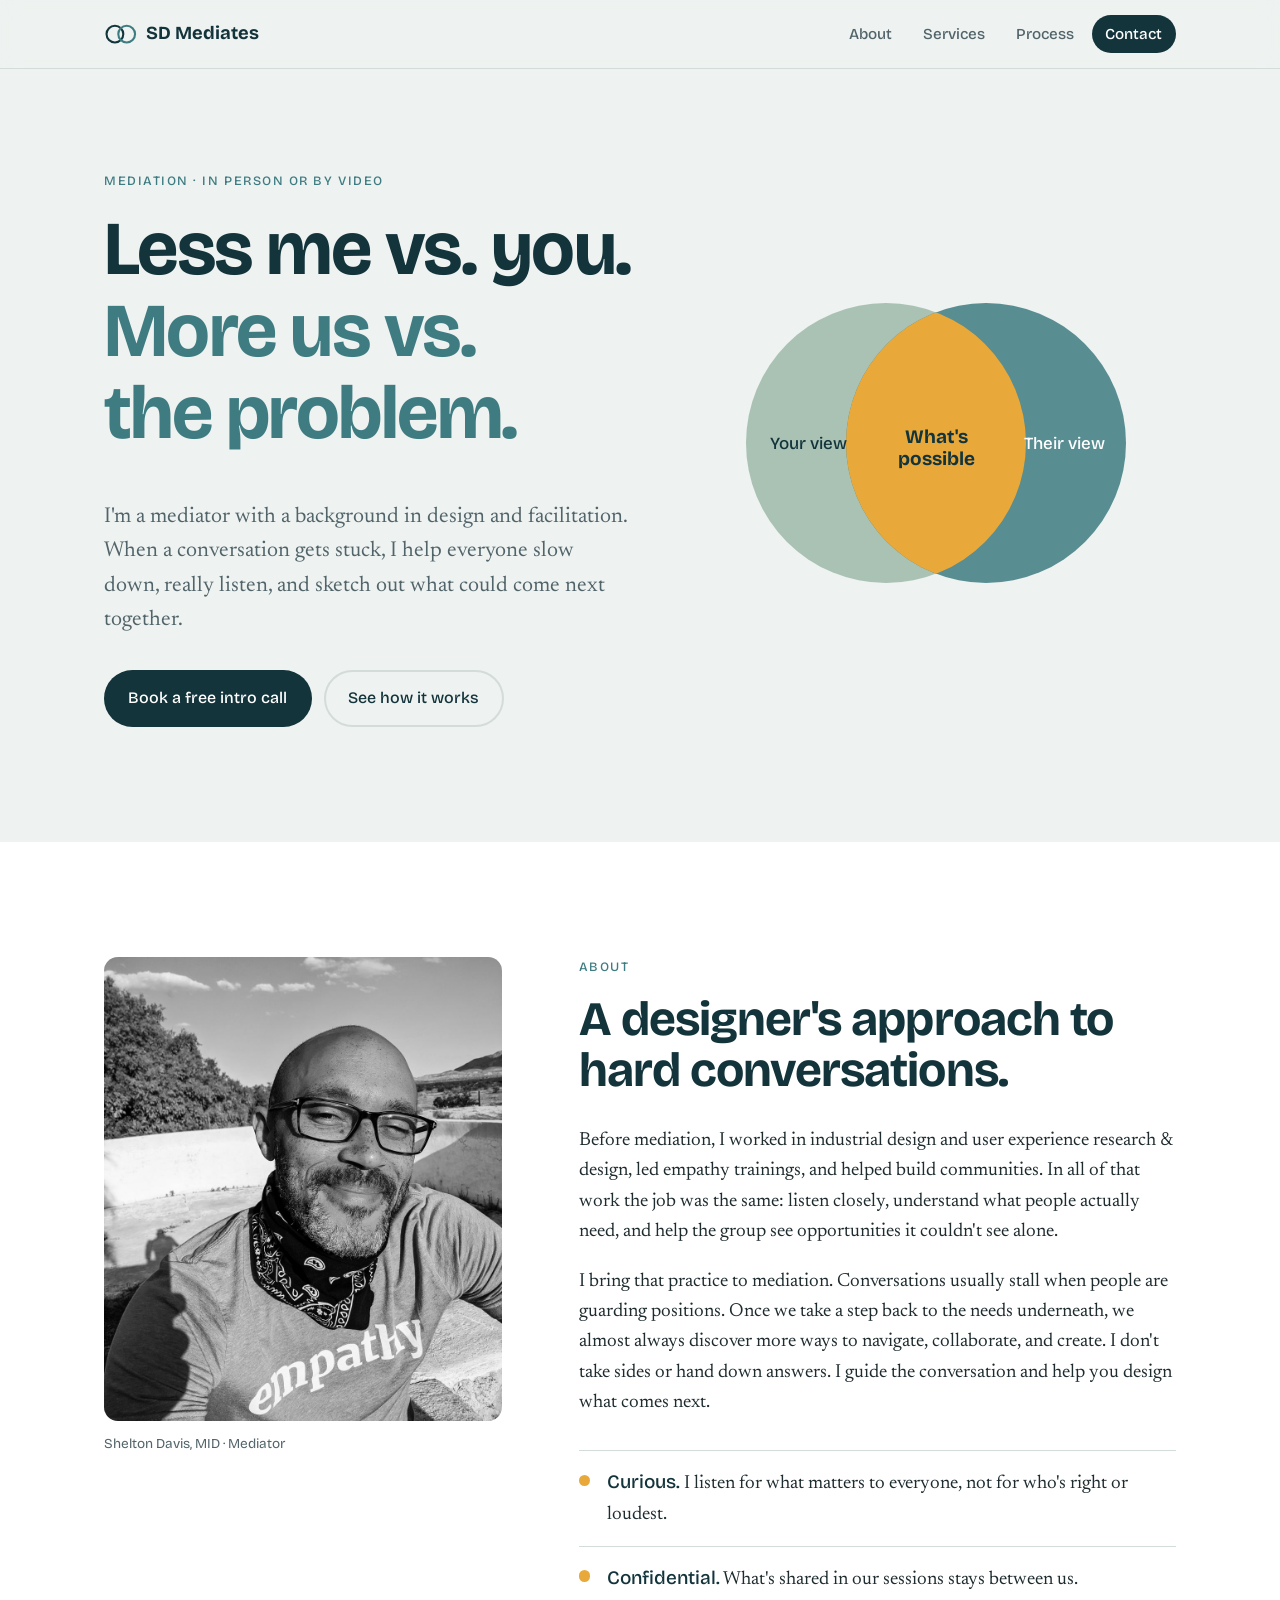
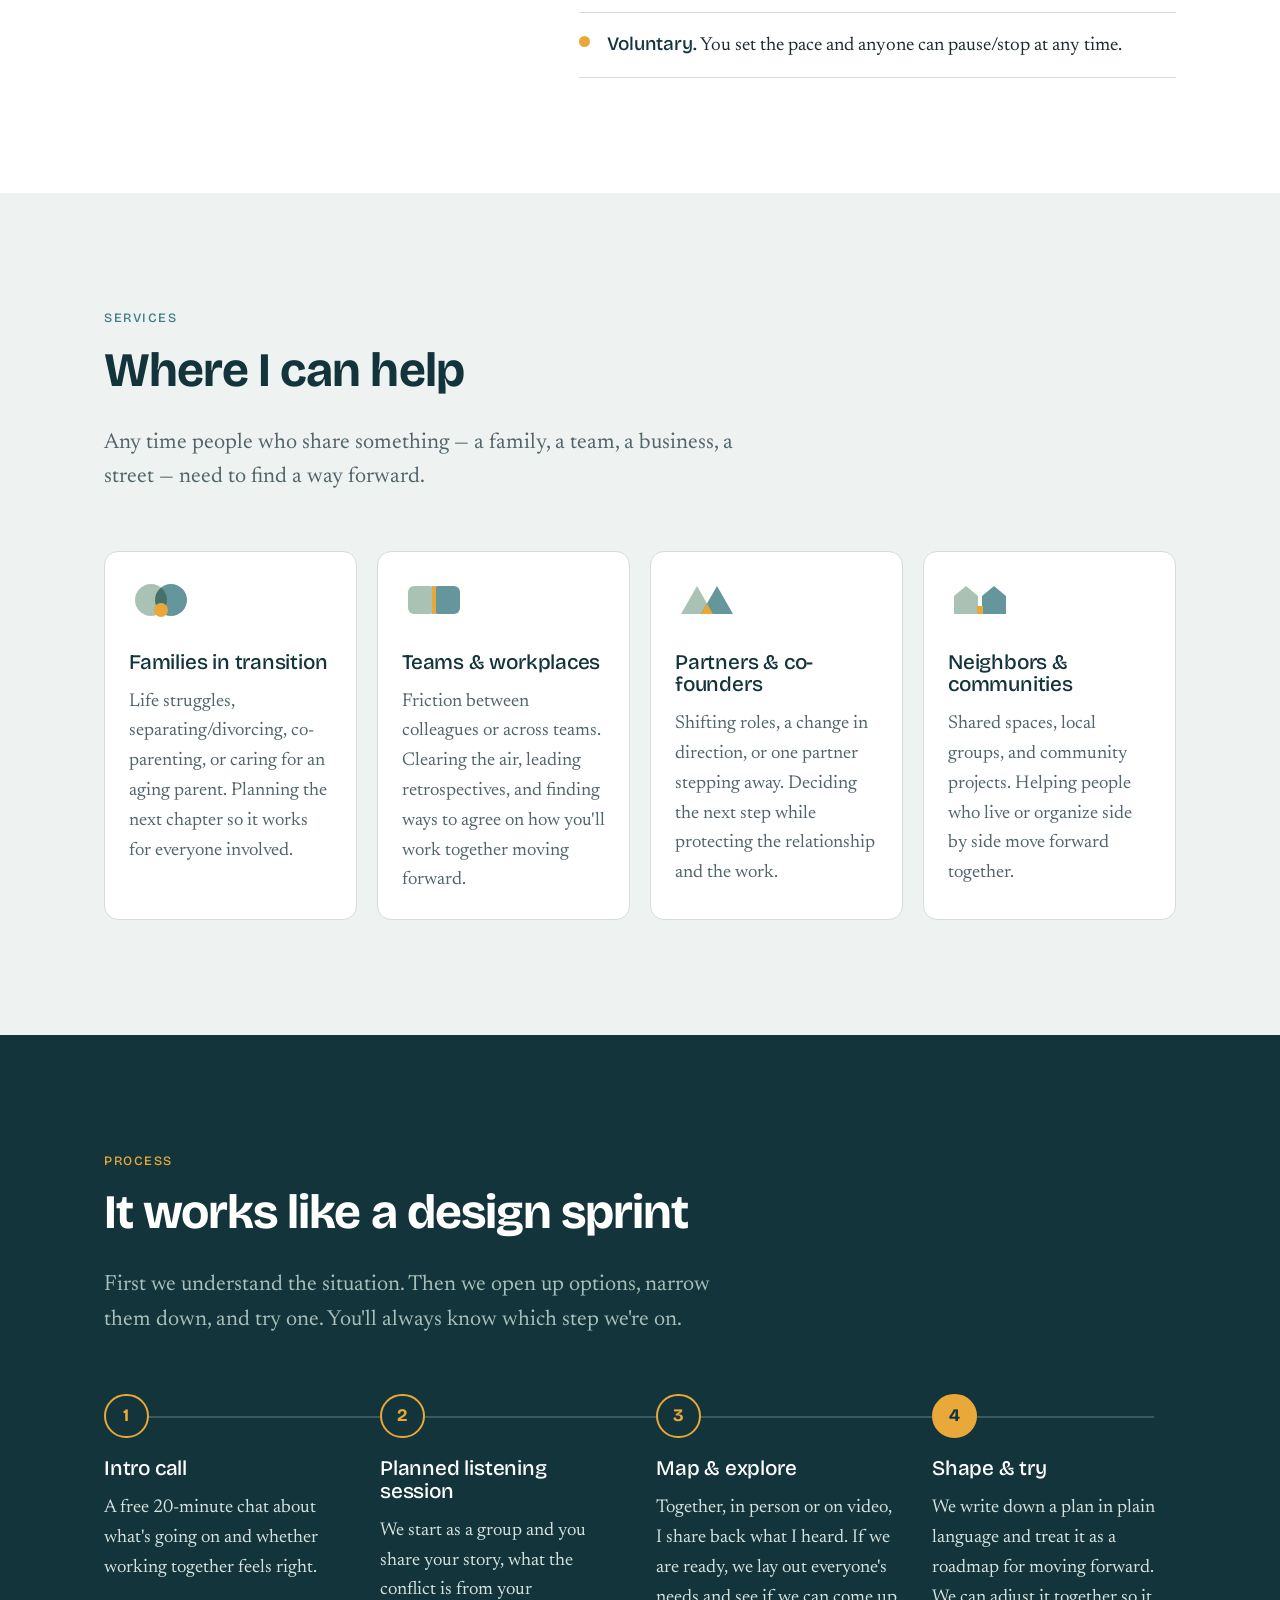
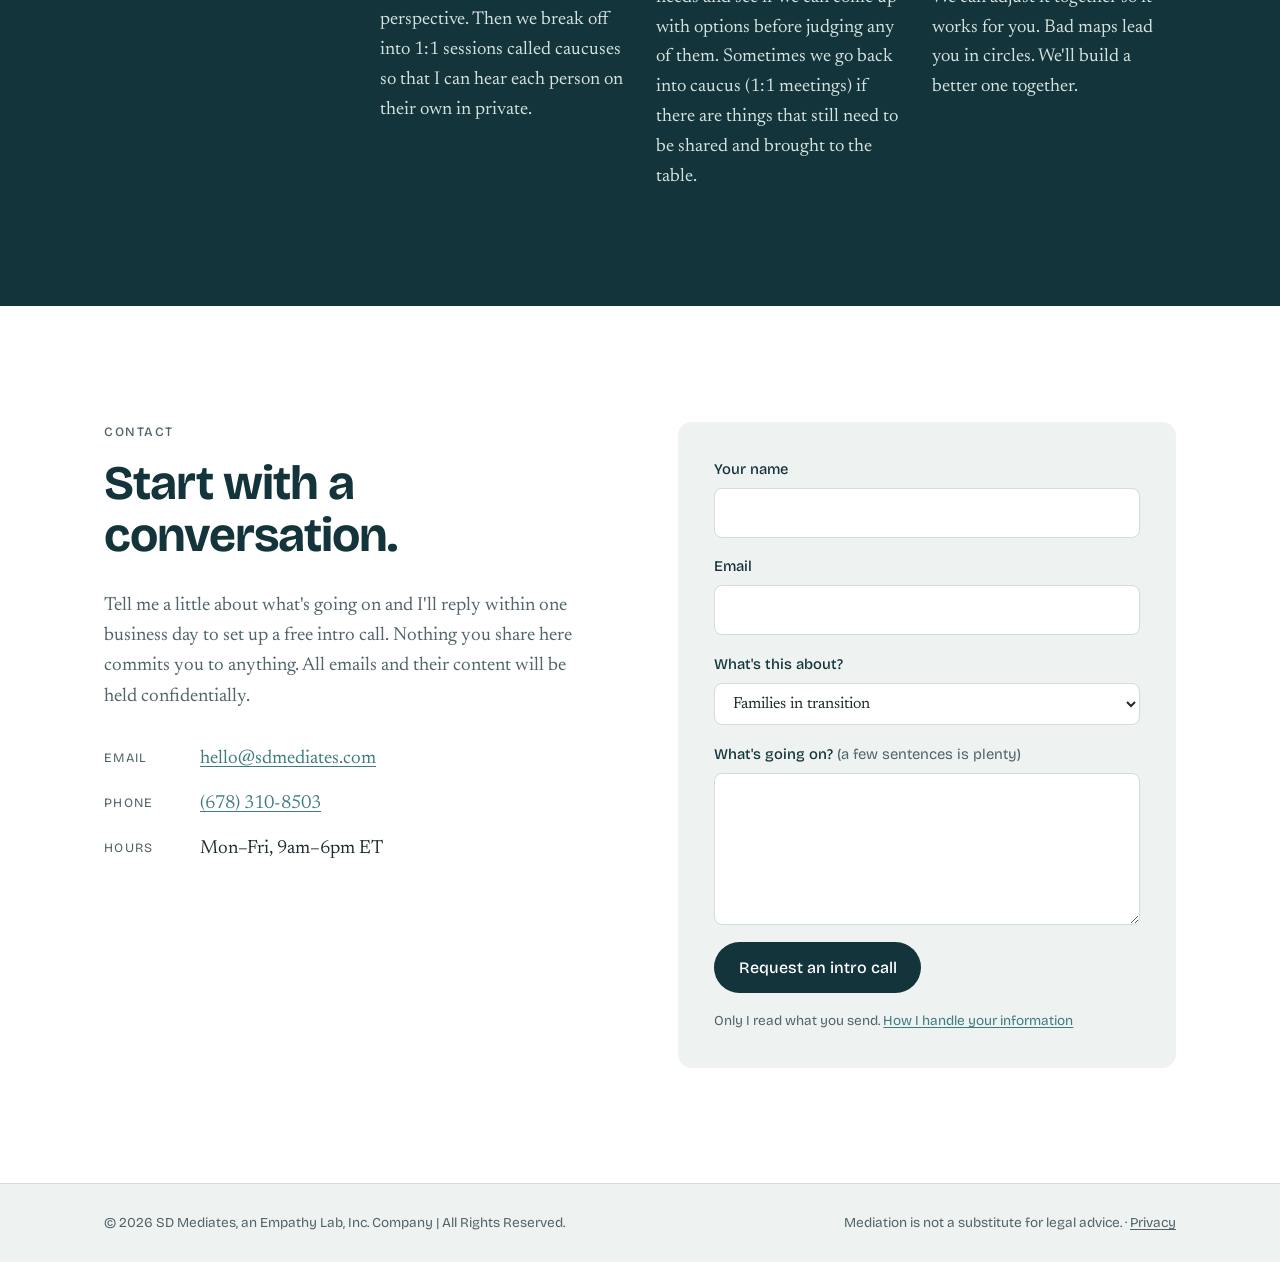
==== commit b5d4ebf1: "am st" ====
--- a/site/index.html
+++ b/site/index.html
@@ -175,7 +175,7 @@
         <div class="contact-copy">
           <p class="eyebrow">Contact</p>
           <h2 id="contact-title">Start with a conversation.</h2>
-          <p>Tell me a little about what's going on and I'll reply within one business day to set up a free intro call. Nothing you share here commits you to anything.</p>
+          <p>Tell me a little about what's going on and I'll reply within one business day to set up a free intro call. Nothing you share here commits you to anything. All emails and their content will be held confidentially.</p>
           <dl class="contact-details">
             <div><dt>Email</dt><dd><a href="mailto:hello@sdmediates.com">hello@sdmediates.com</a></dd></div>
             <div><dt>Phone</dt><dd><a href="tel:+16783108503">(678) 310-8503</a></dd></div>
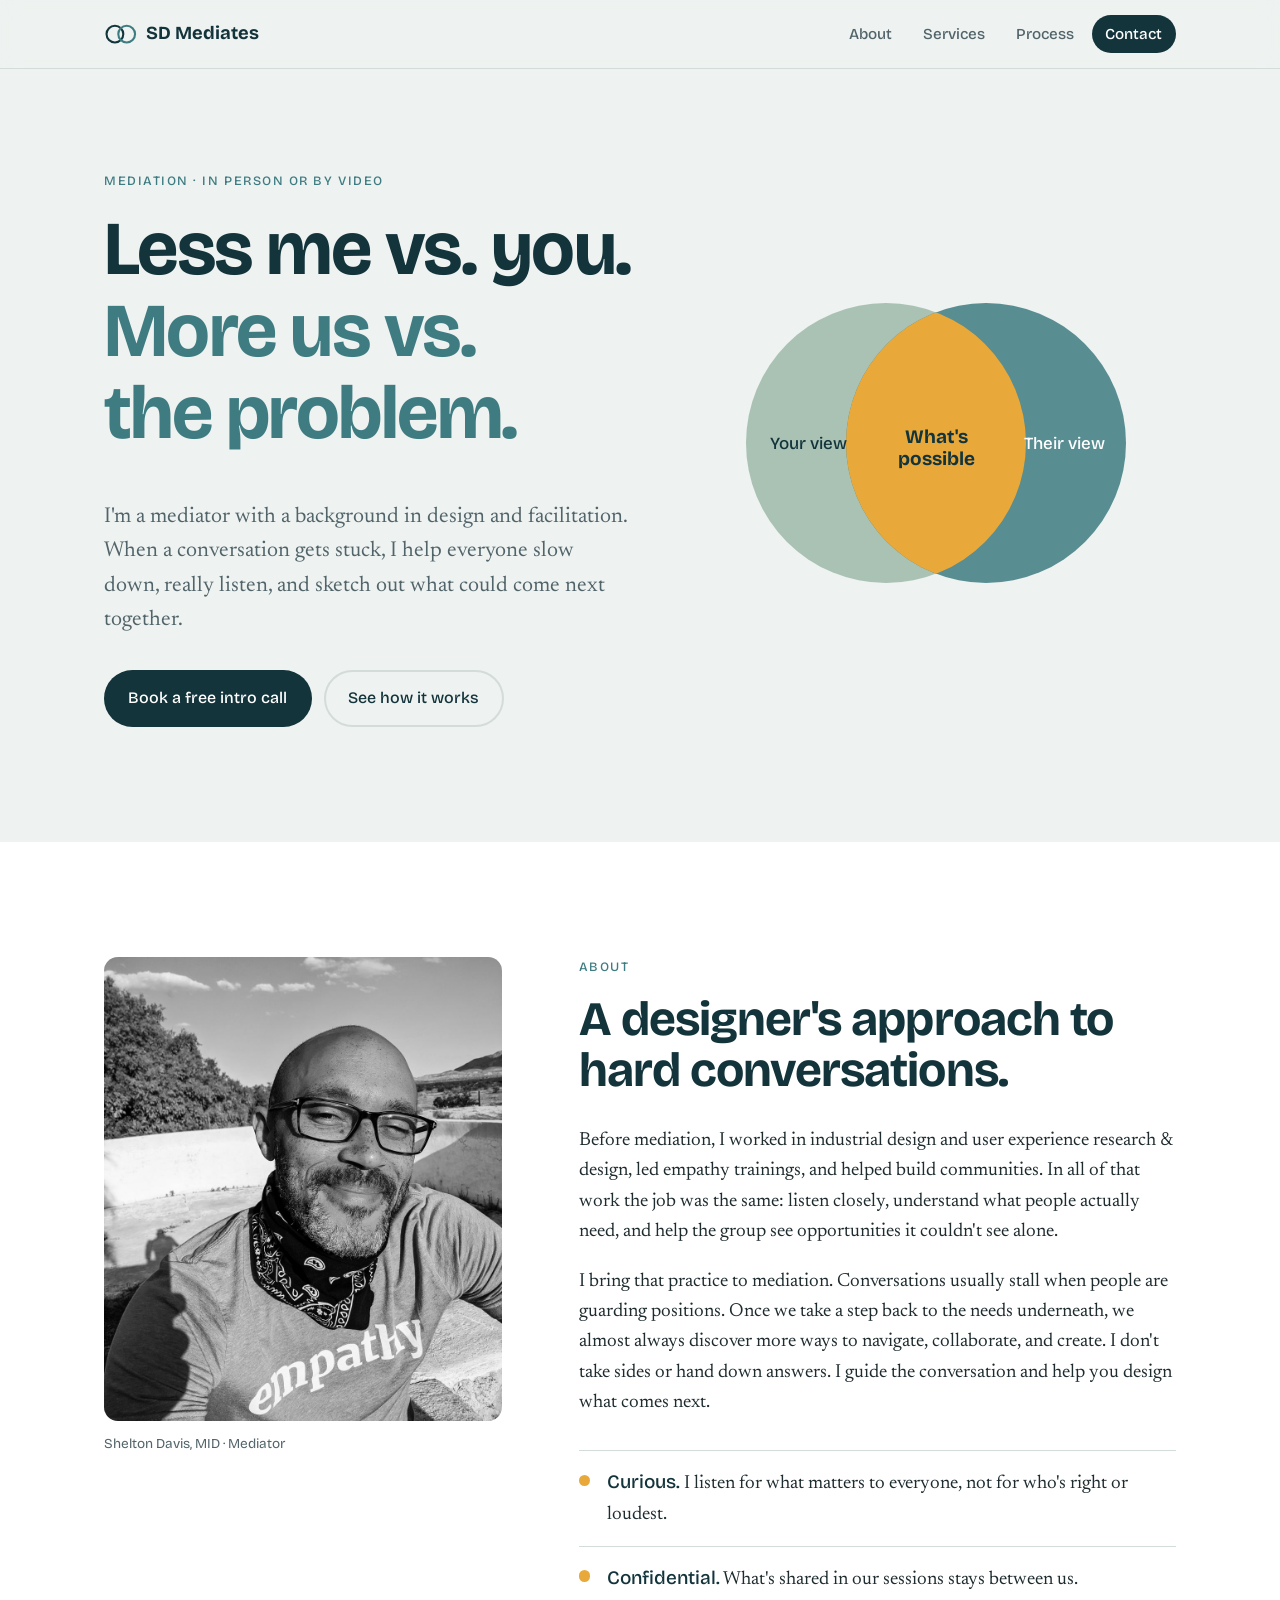
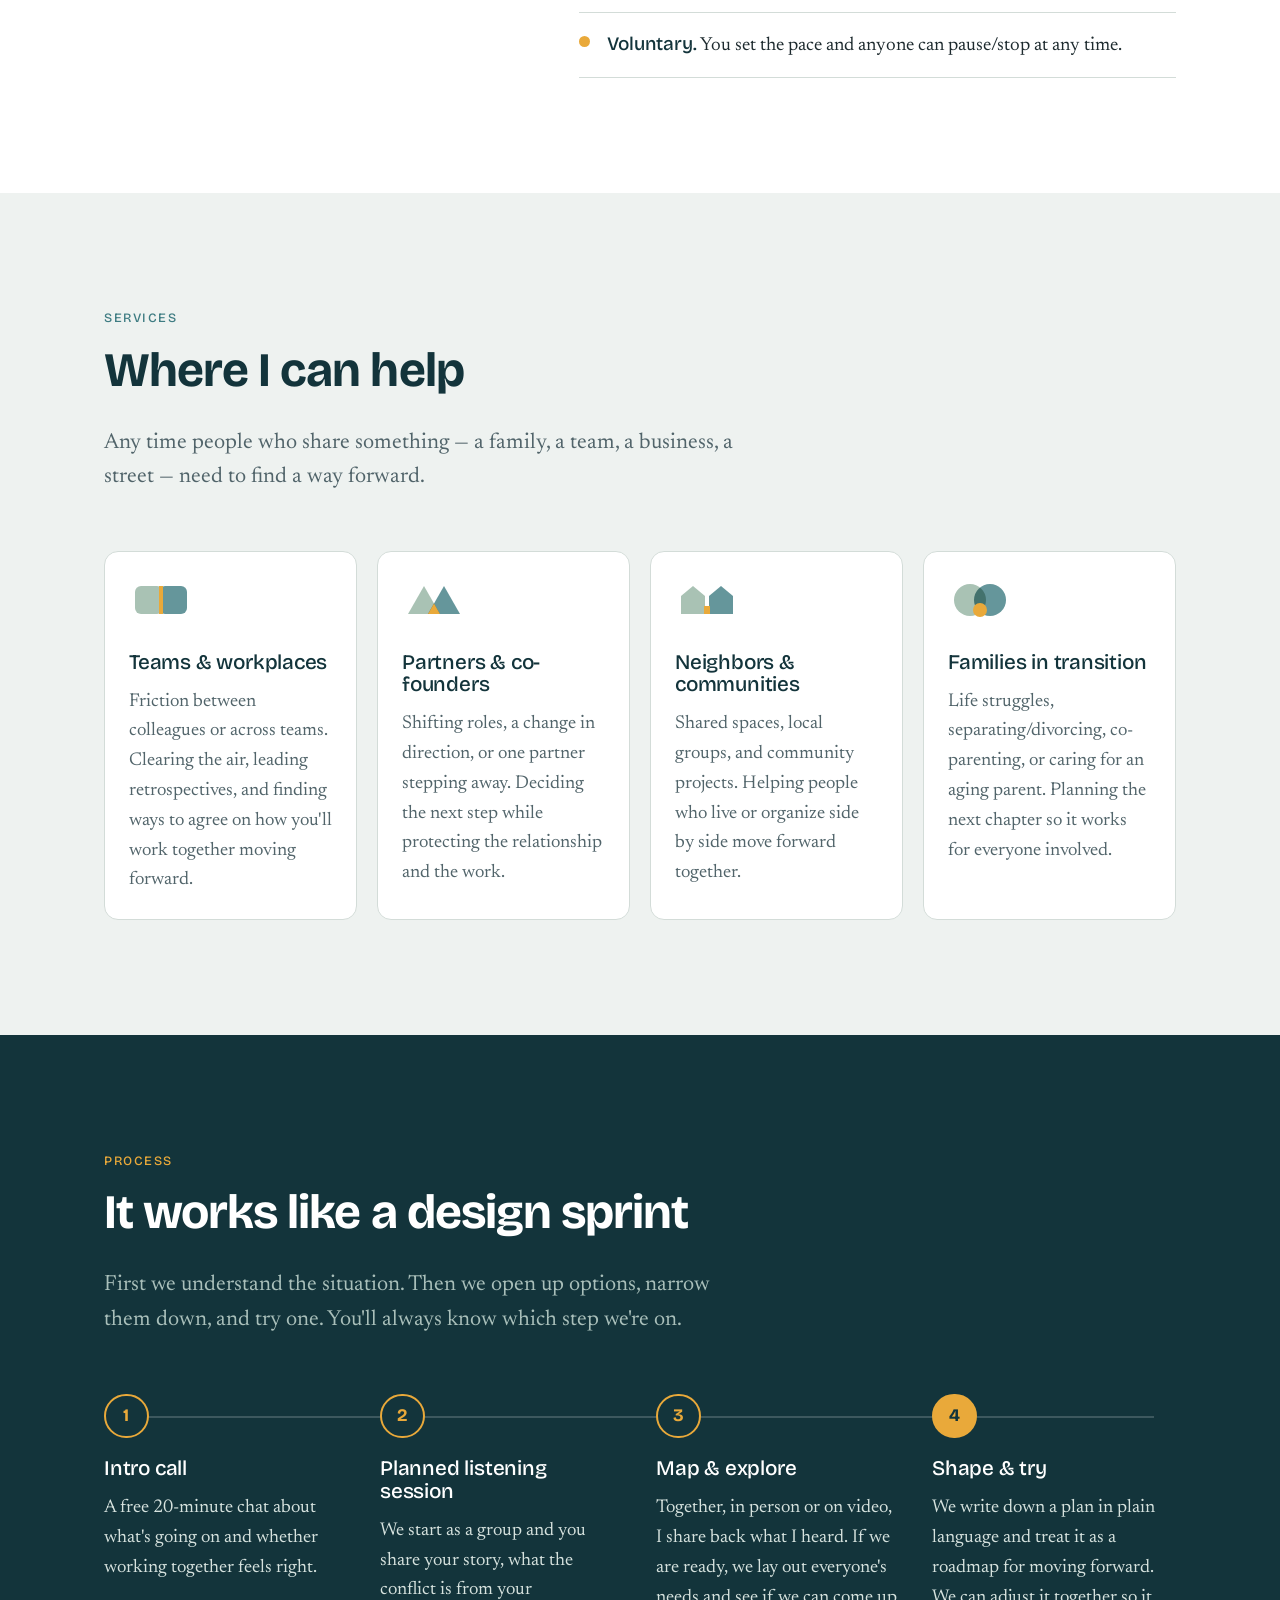
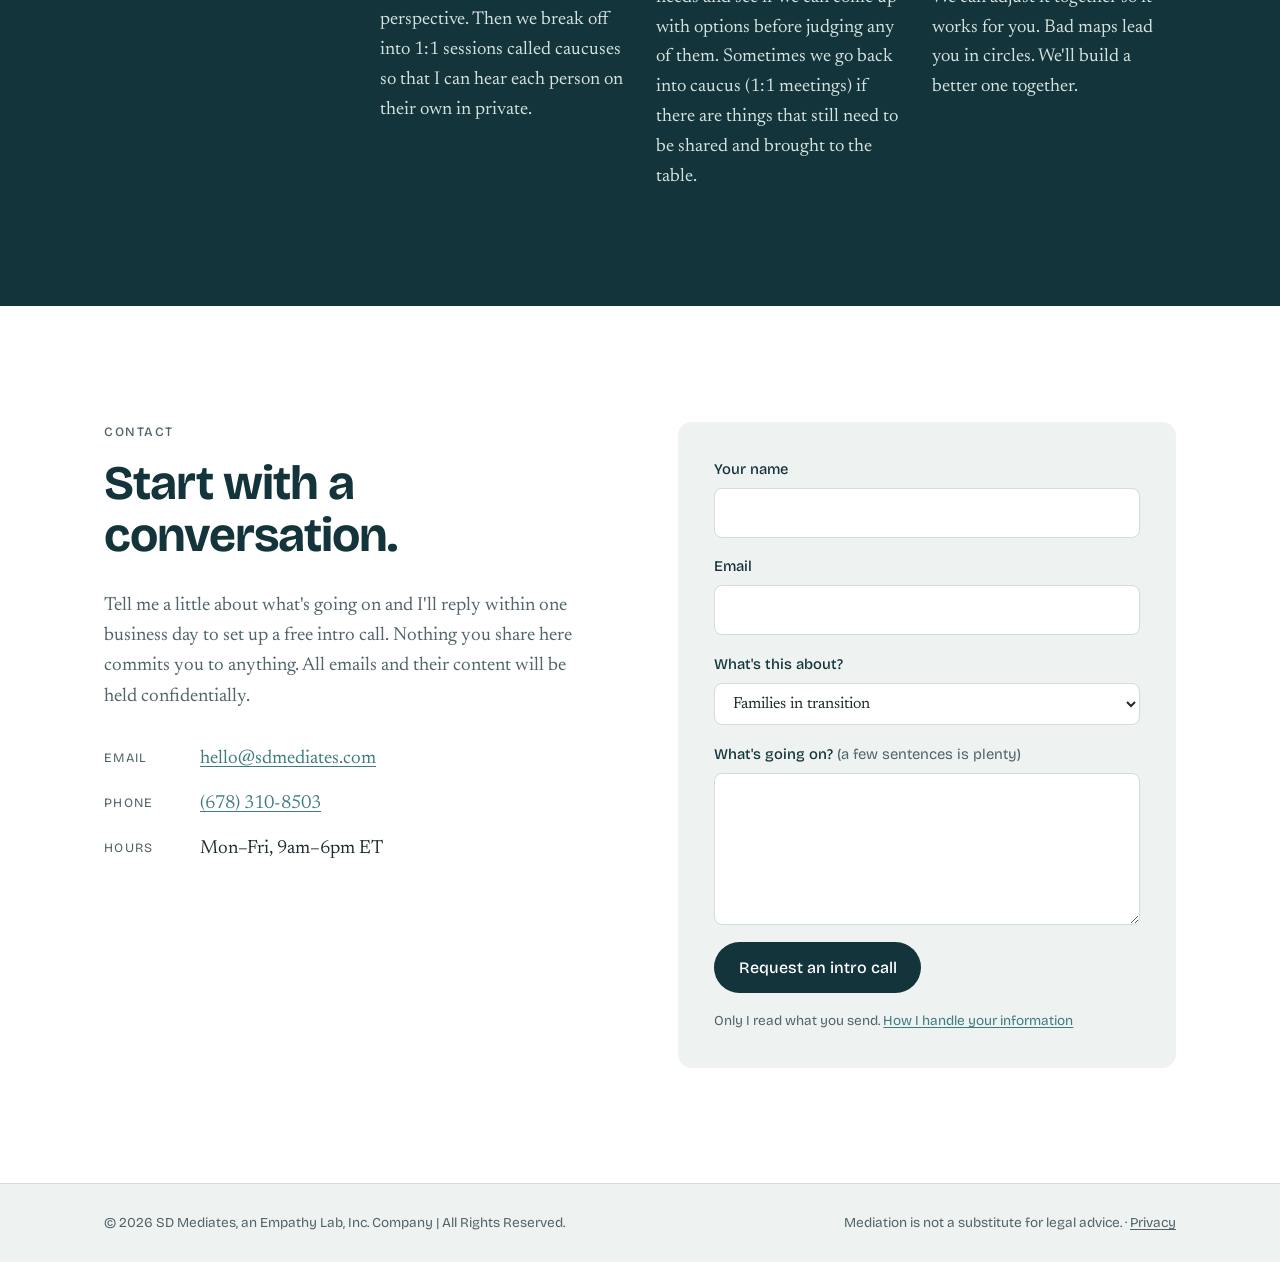
==== commit 9dd3ddfc: "reorganized areas of expertise" ====
--- a/site/index.html
+++ b/site/index.html
@@ -116,24 +116,24 @@
 
         <ul class="service-grid">
           <li class="service">
+            <svg class="service-glyph" viewBox="0 0 64 40" aria-hidden="true"><rect x="6" y="6" width="28" height="28" rx="6"/><rect x="30" y="6" width="28" height="28" rx="6"/><rect x="30" y="6" width="4" height="28" class="g-accent"/></svg>
+            <h3>Teams &amp; workplaces</h3>
+            <p>Friction between colleagues or across teams. Clearing the air, leading retrospectives, and finding ways to agree on how you'll work together moving forward.</p>
+          </li>
+          <li class="service">
+            <svg class="service-glyph" viewBox="0 0 64 40" aria-hidden="true"><path d="M6 34 L22 6 L38 34 Z"/><path d="M26 34 L42 6 L58 34 Z"/><path d="M26 34 L32 23.5 L38 34 Z" class="g-accent"/></svg>
+            <h3>Partners &amp; co-founders</h3>
+            <p>Shifting roles, a change in direction, or one partner stepping away. Deciding the next step while protecting the relationship and the work.</p>
+          </li>
+          <li class="service">
+            <svg class="service-glyph" viewBox="0 0 64 40" aria-hidden="true"><path d="M6 34 V16 L18 6 L30 16 V34 Z"/><path d="M34 34 V16 L46 6 L58 16 V34 Z"/><rect x="29" y="26" width="6" height="8" class="g-accent"/></svg>
+            <h3>Neighbors &amp; communities</h3>
+            <p>Shared spaces, local groups, and community projects. Helping people who live or organize side by side move forward together.</p>
+          </li>
+          <li class="service">
             <svg class="service-glyph" viewBox="0 0 64 40" aria-hidden="true"><circle cx="22" cy="20" r="16"/><circle cx="42" cy="20" r="16"/><circle cx="32" cy="30" r="7" class="g-accent"/></svg>
             <h3>Families in transition</h3>
             <p>Life struggles, separating/divorcing, co-parenting, or caring for an aging parent. Planning the next chapter so it works for everyone involved.</p>
-          </li>
-          <li class="service">
-            <svg class="service-glyph" viewBox="0 0 64 40" aria-hidden="true"><rect x="6" y="6" width="28" height="28" rx="6"/><rect x="30" y="6" width="28" height="28" rx="6"/><rect x="30" y="6" width="4" height="28" class="g-accent"/></svg>
-            <h3>Teams &amp; workplaces</h3>
-            <p>Friction between colleagues or across teams. Clearing the air, leading retrospectives, and finding ways to agree on how you'll work together moving forward.</p>
-          </li>
-          <li class="service">
-            <svg class="service-glyph" viewBox="0 0 64 40" aria-hidden="true"><path d="M6 34 L22 6 L38 34 Z"/><path d="M26 34 L42 6 L58 34 Z"/><path d="M26 34 L32 23.5 L38 34 Z" class="g-accent"/></svg>
-            <h3>Partners &amp; co-founders</h3>
-            <p>Shifting roles, a change in direction, or one partner stepping away. Deciding the next step while protecting the relationship and the work.</p>
-          </li>
-          <li class="service">
-            <svg class="service-glyph" viewBox="0 0 64 40" aria-hidden="true"><path d="M6 34 V16 L18 6 L30 16 V34 Z"/><path d="M34 34 V16 L46 6 L58 16 V34 Z"/><rect x="29" y="26" width="6" height="8" class="g-accent"/></svg>
-            <h3>Neighbors &amp; communities</h3>
-            <p>Shared spaces, local groups, and community projects. Helping people who live or organize side by side move forward together.</p>
           </li>
         </ul>
       </div>
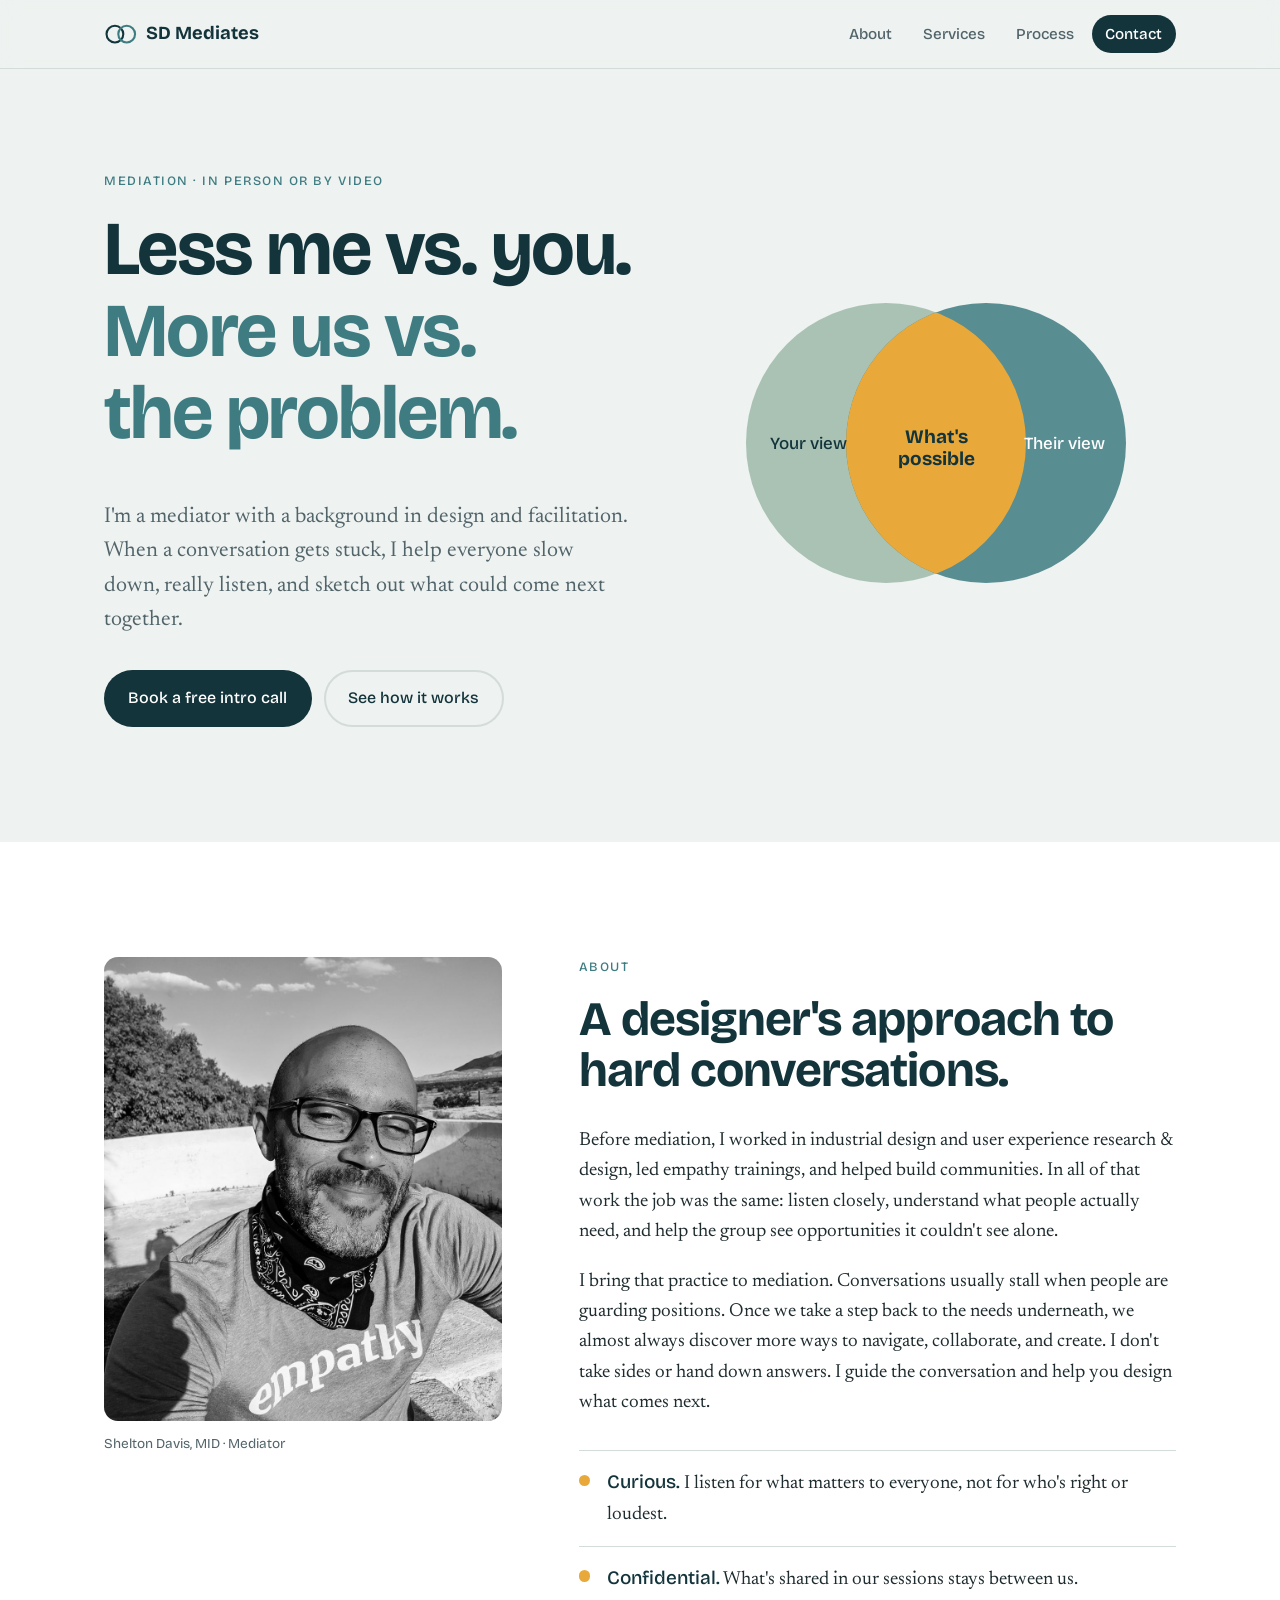
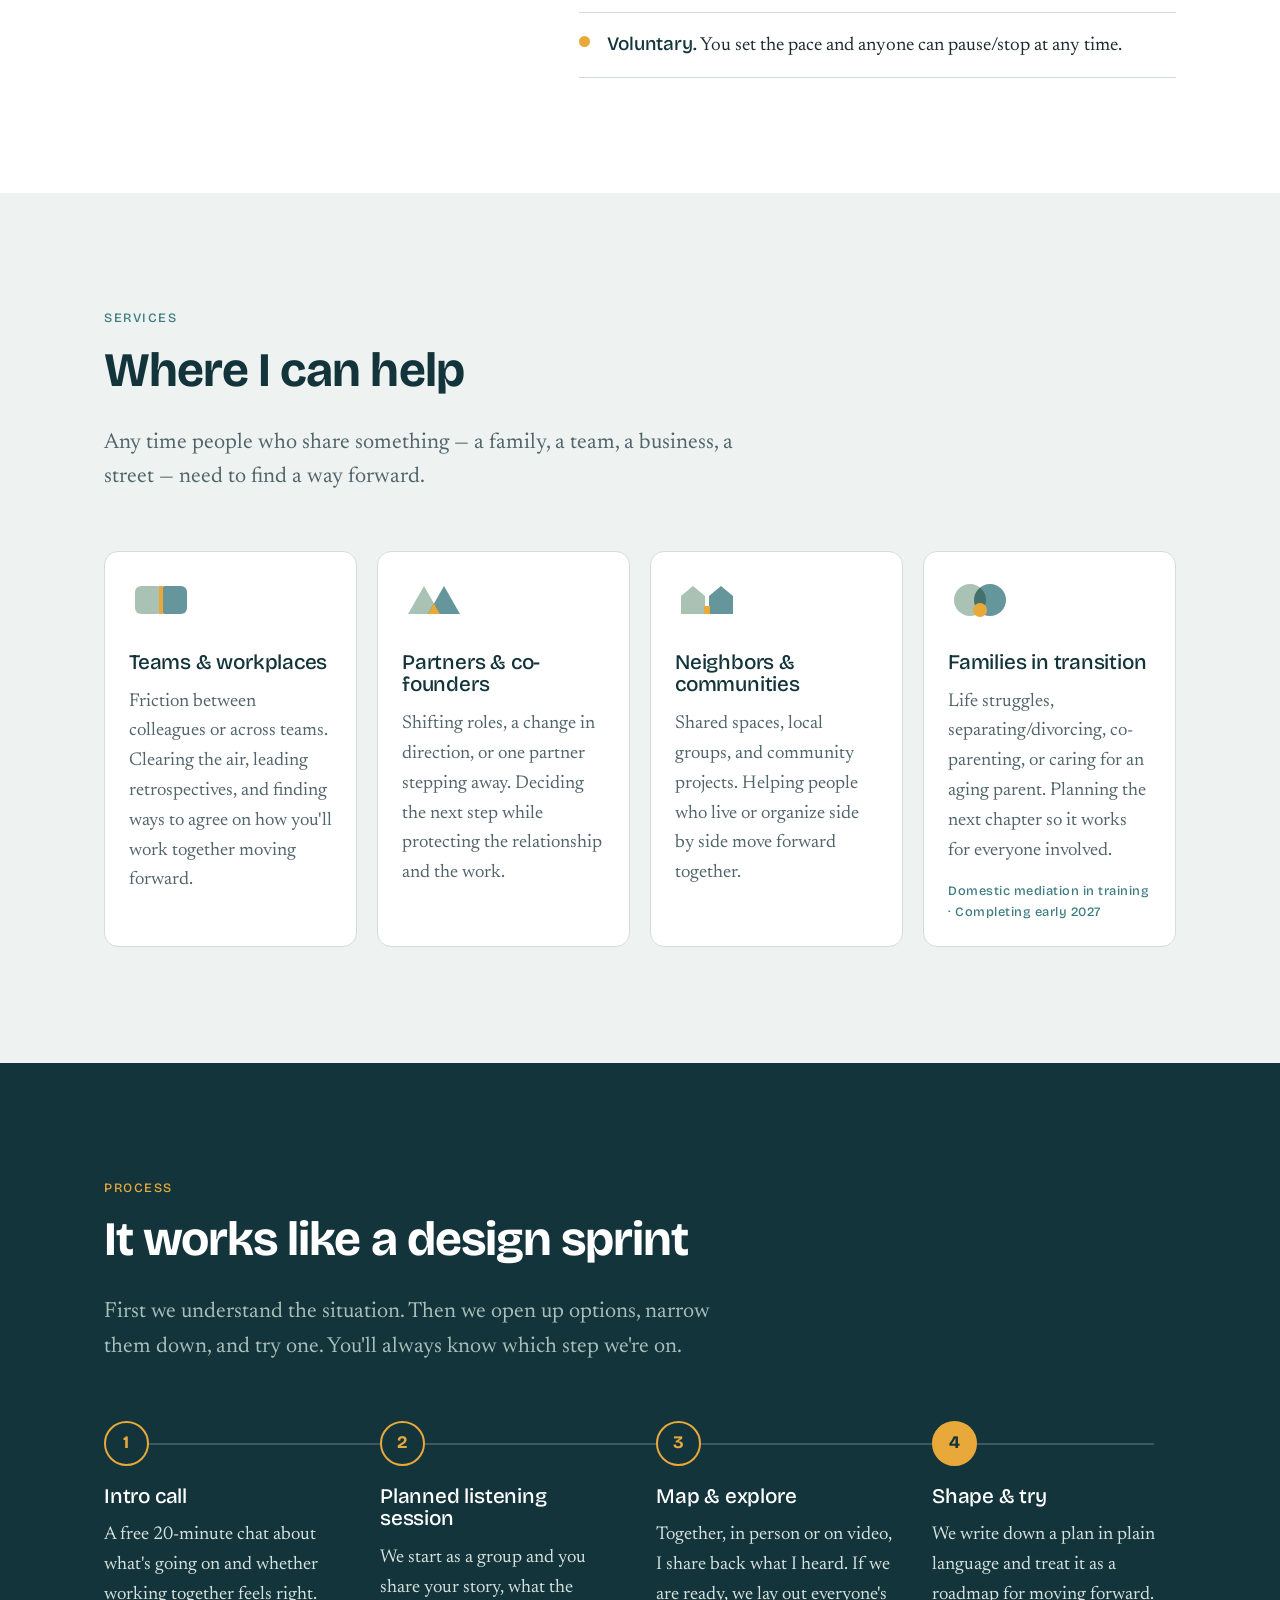
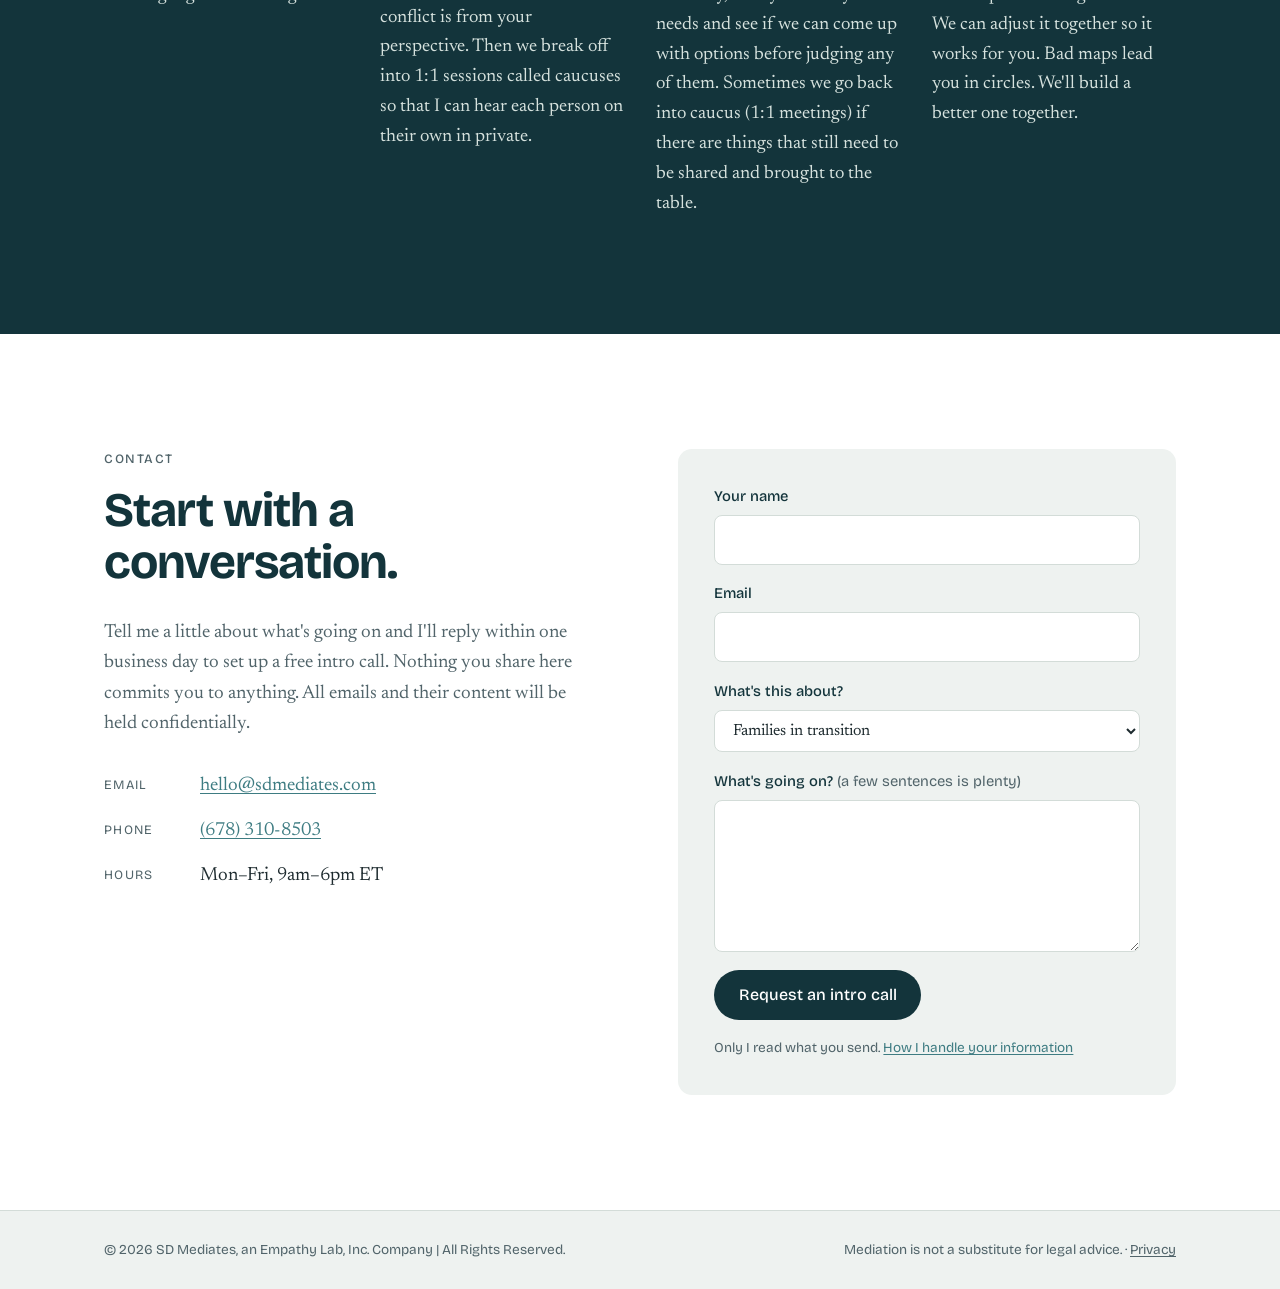
==== commit b6889773: "Note domestic mediation training; count contacts from Gmail" ====
--- a/site/index.html
+++ b/site/index.html
@@ -134,6 +134,8 @@
             <svg class="service-glyph" viewBox="0 0 64 40" aria-hidden="true"><circle cx="22" cy="20" r="16"/><circle cx="42" cy="20" r="16"/><circle cx="32" cy="30" r="7" class="g-accent"/></svg>
             <h3>Families in transition</h3>
             <p>Life struggles, separating/divorcing, co-parenting, or caring for an aging parent. Planning the next chapter so it works for everyone involved.</p>
+            <!-- remove once domestic mediation training is complete (expected early 2027) -->
+            <p class="service-note">Domestic mediation in training · Completing early 2027</p>
           </li>
         </ul>
       </div>
--- a/site/css/styles.css
+++ b/site/css/styles.css
@@ -302,6 +302,7 @@
 }
 .service:hover { transform: translateY(-3px); box-shadow: 0 12px 28px -18px rgba(19, 52, 59, 0.45); }
 .service p { color: var(--muted); margin: 0; font-size: 0.98em; }
+.service .service-note { margin-top: 1rem; font-family: var(--font-display); font-size: 0.8rem; font-weight: 500; letter-spacing: 0.04em; color: var(--tide); }
 .service-glyph { width: 4rem; height: auto; margin-bottom: 1.25rem; }
 .service-glyph > * { fill: var(--sage); mix-blend-mode: multiply; }
 .service-glyph > *:nth-child(2) { fill: var(--tide); opacity: 0.8; }
